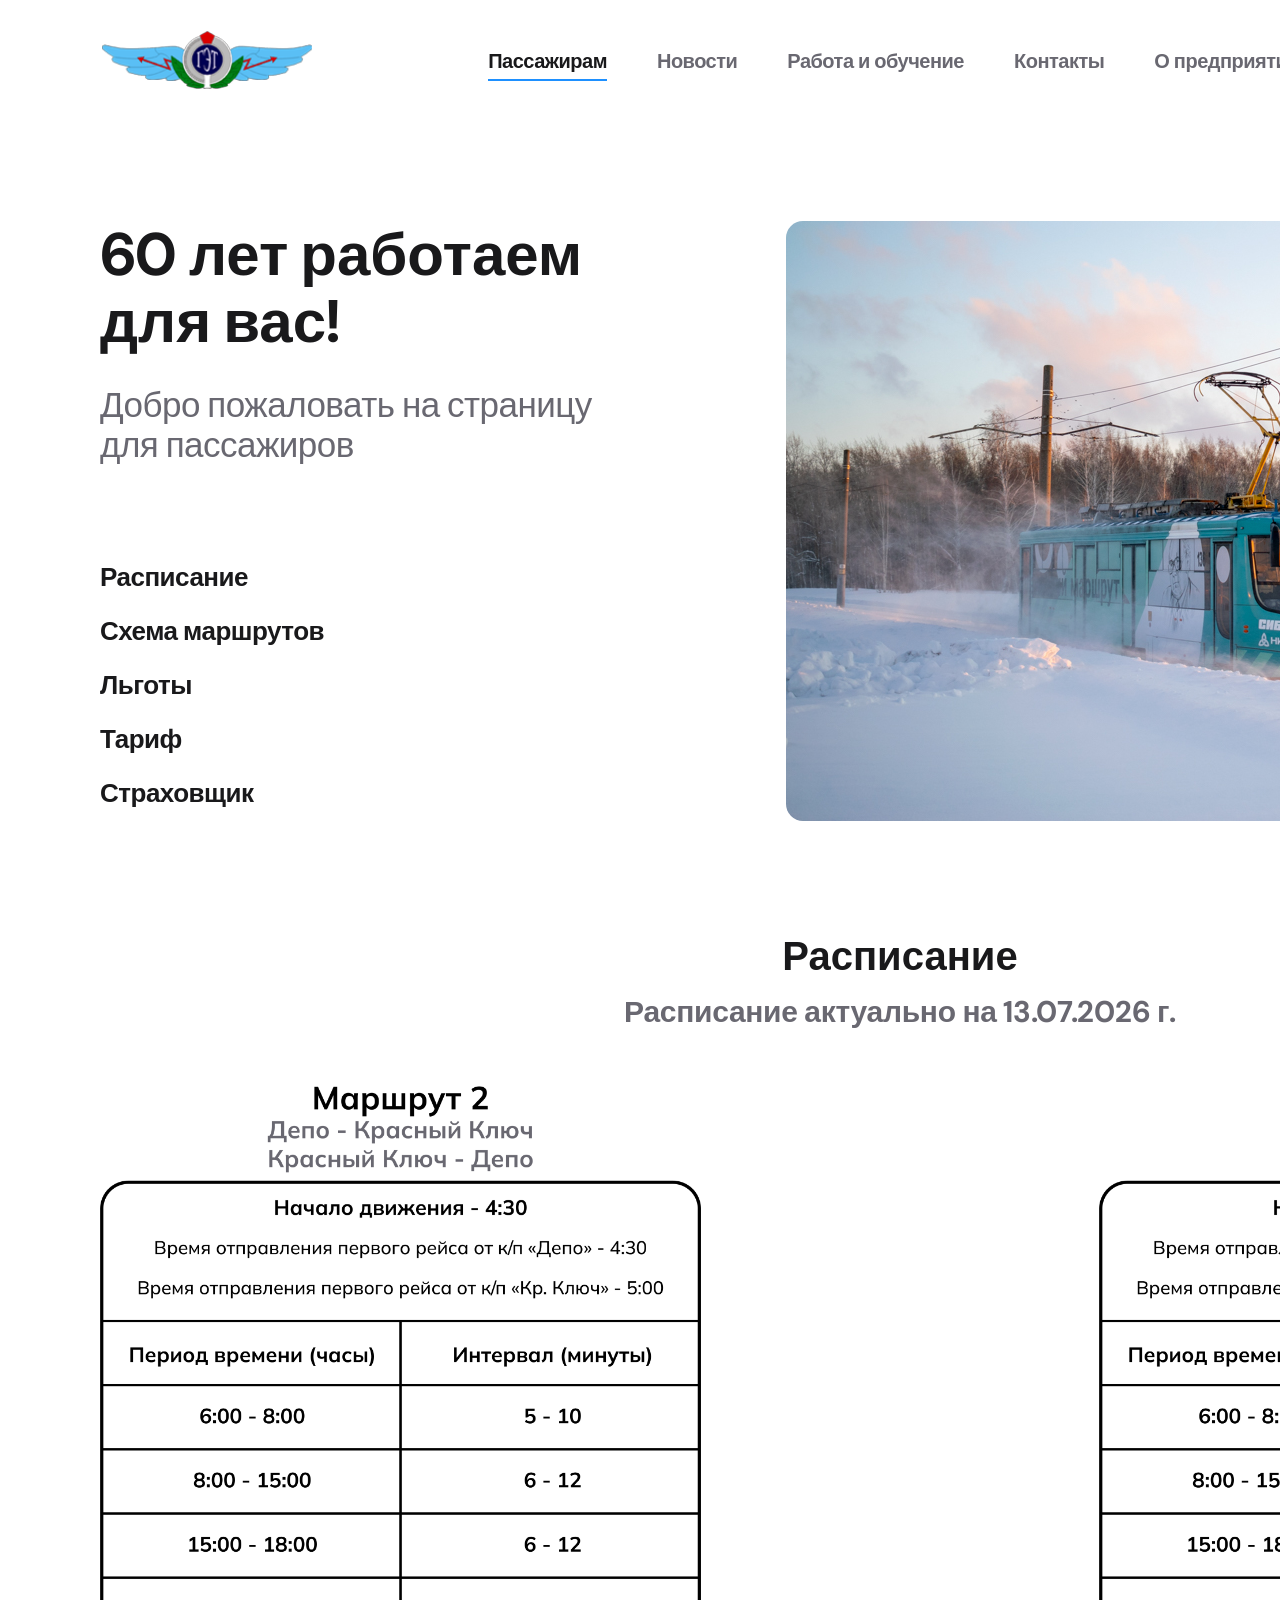
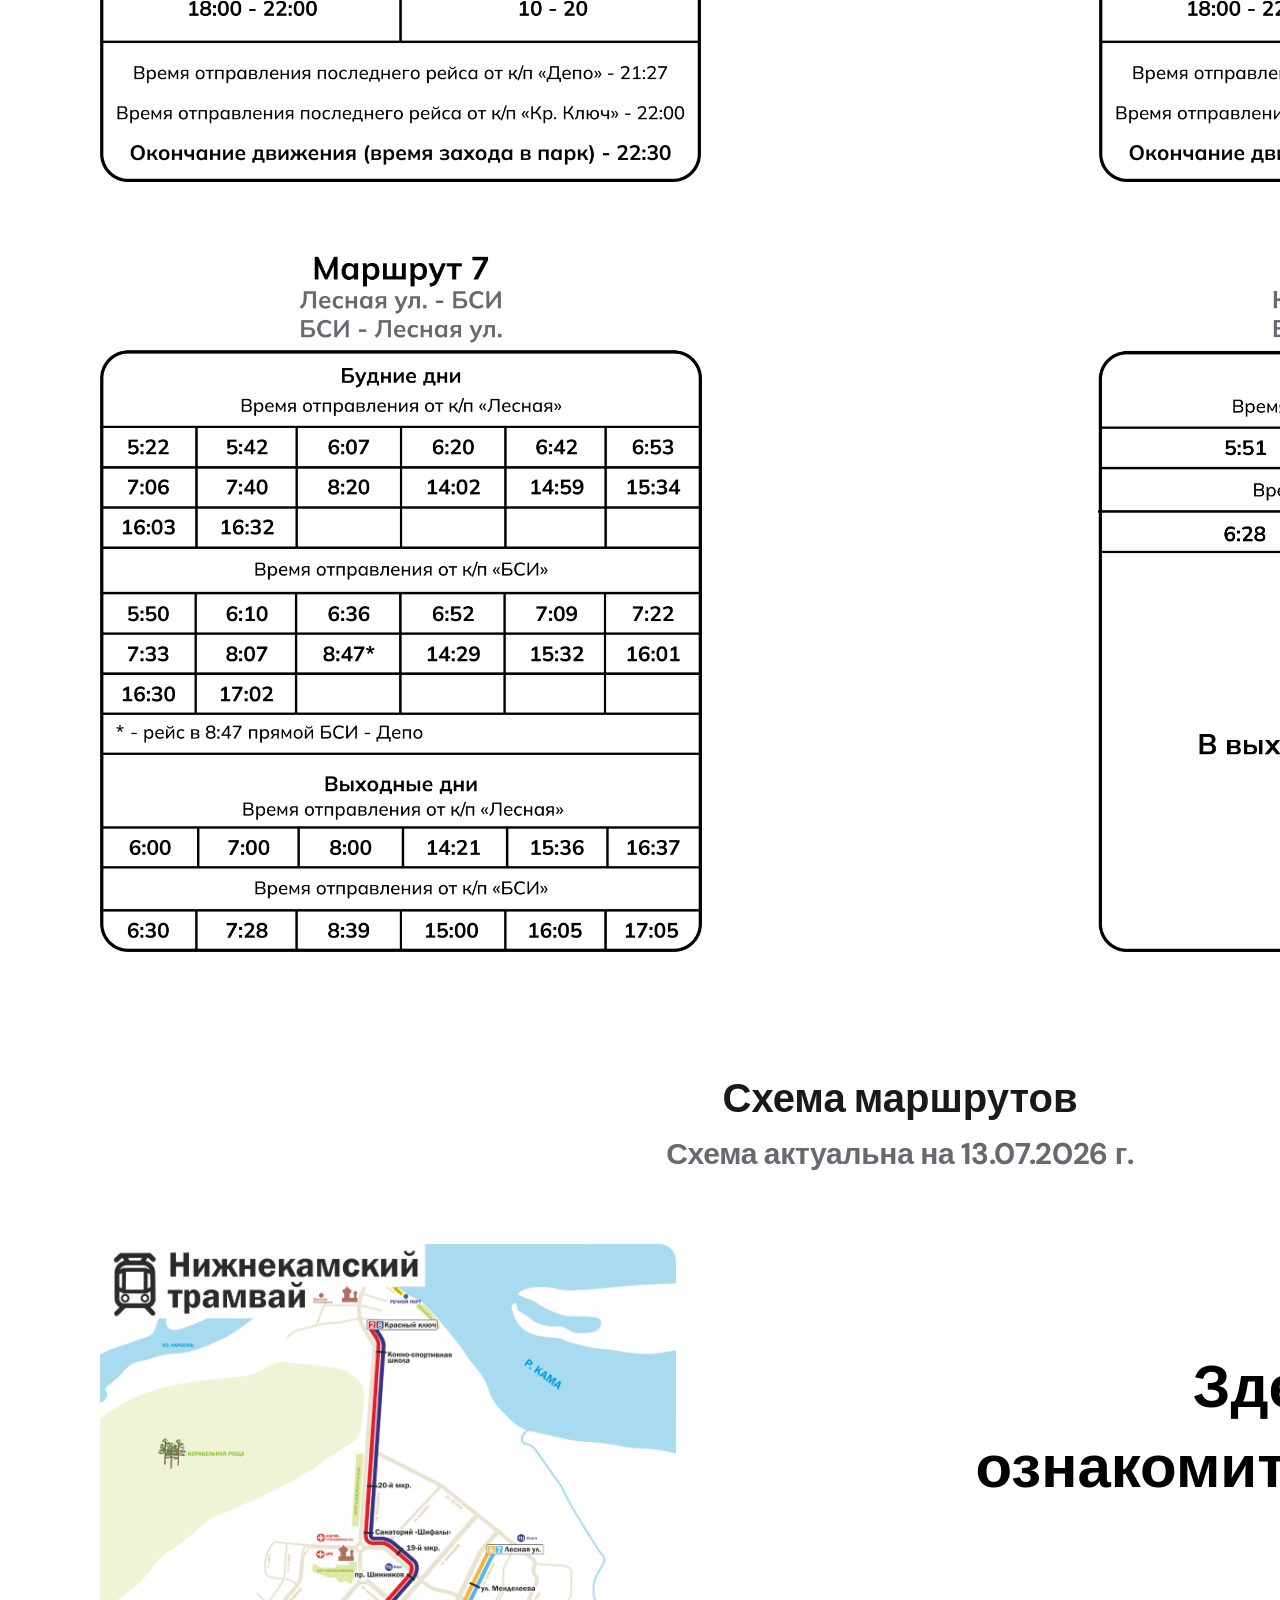
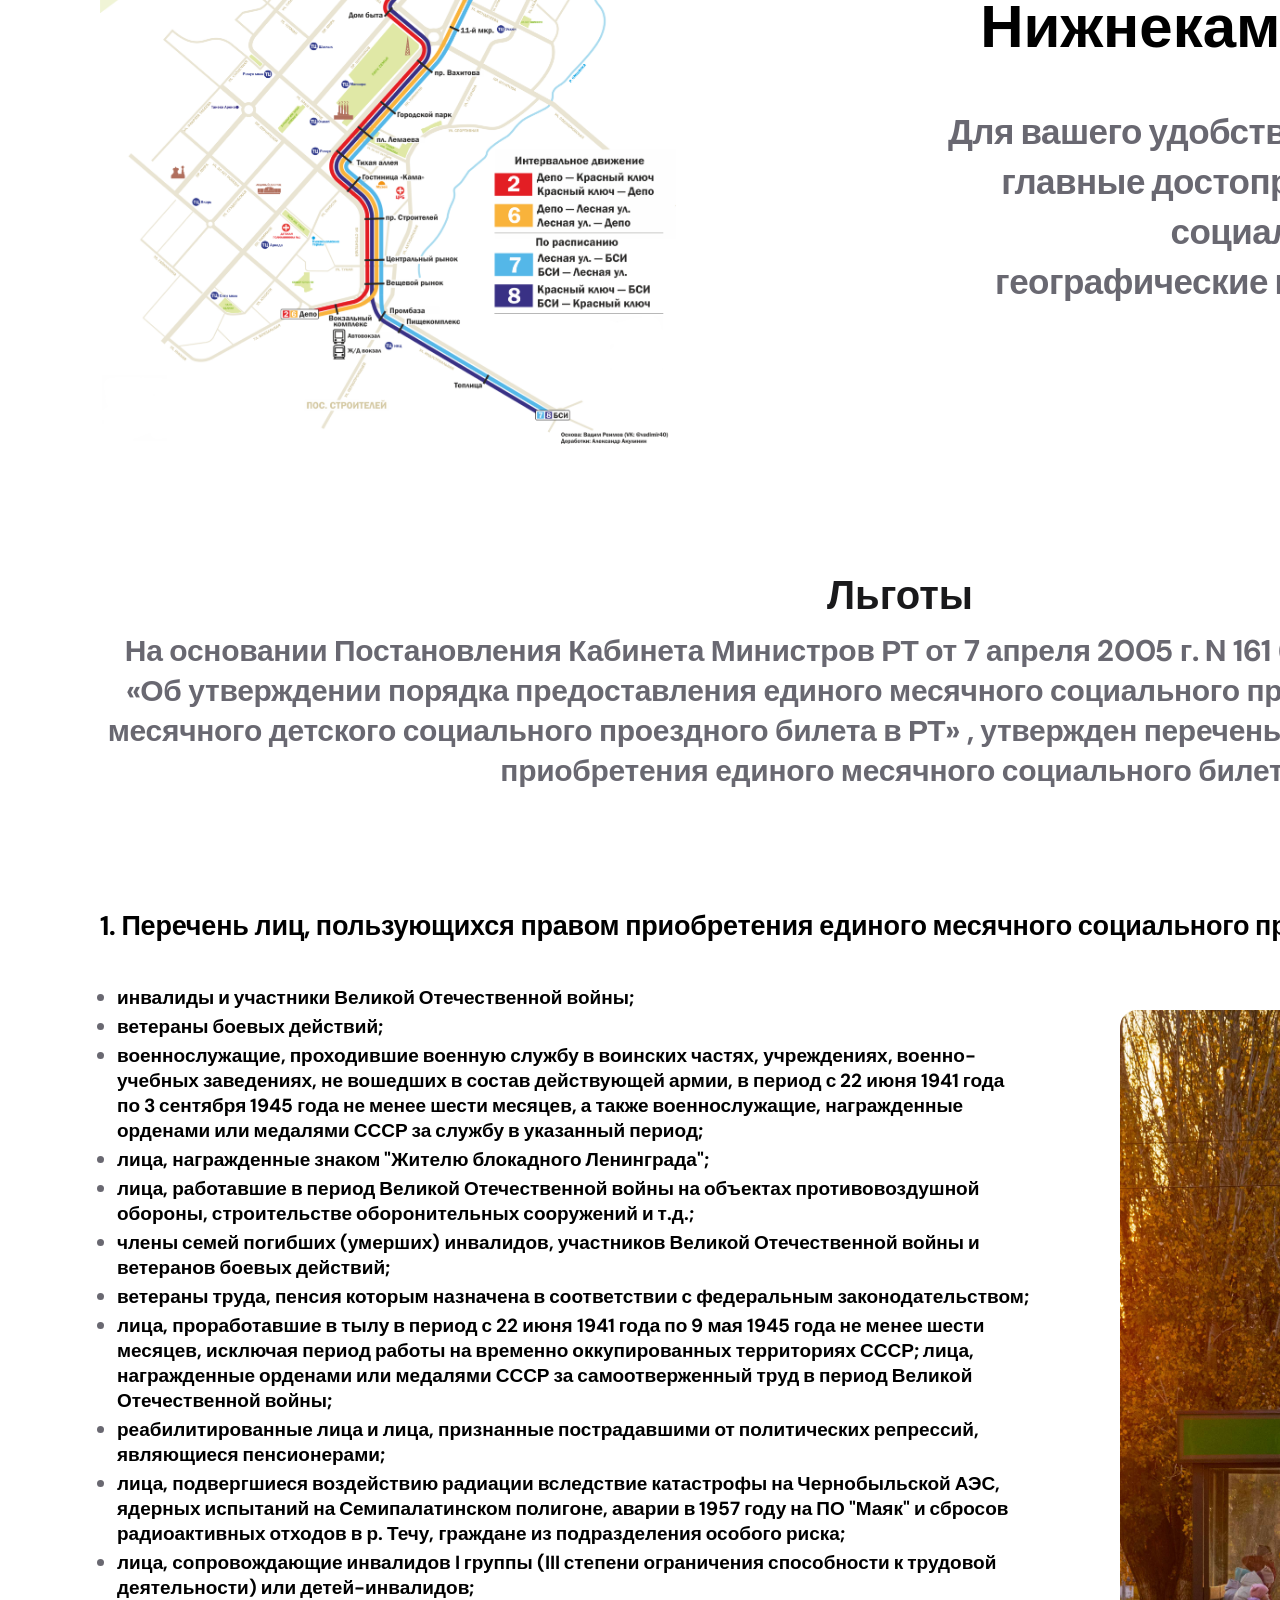
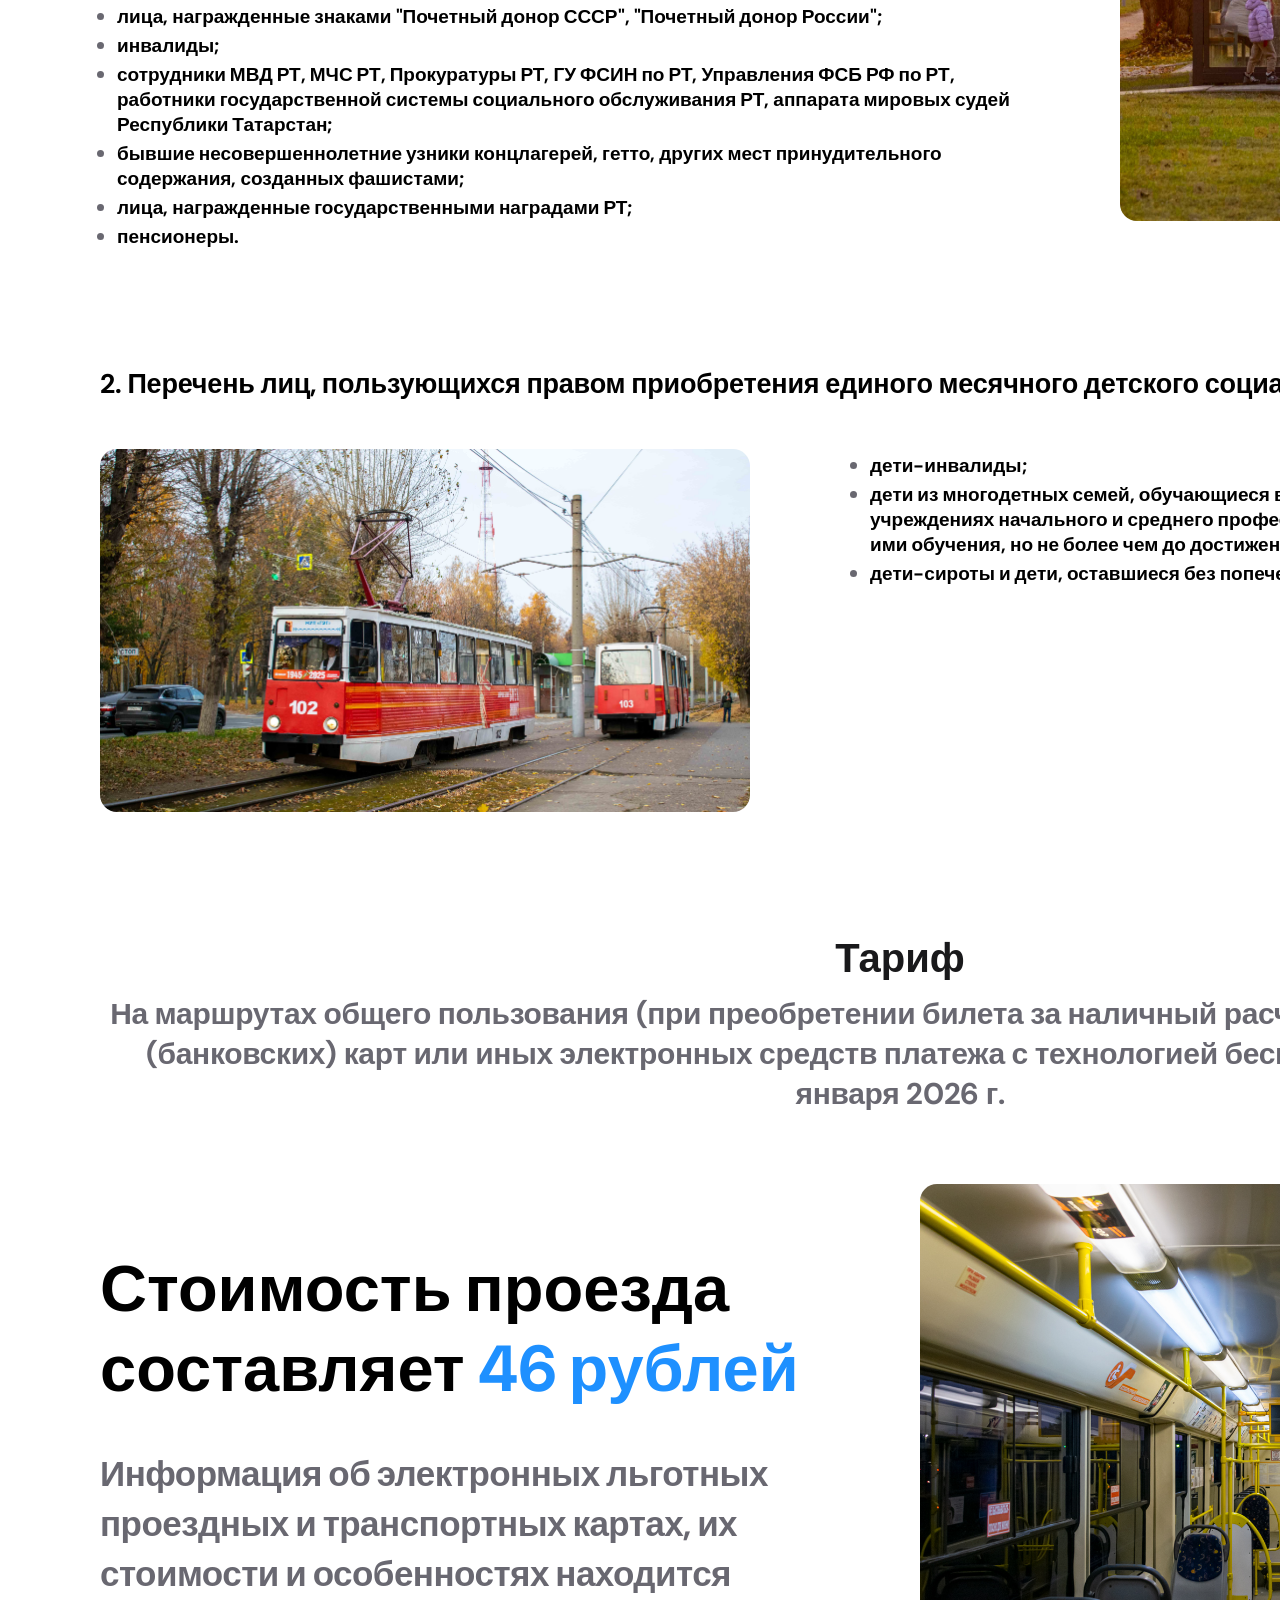
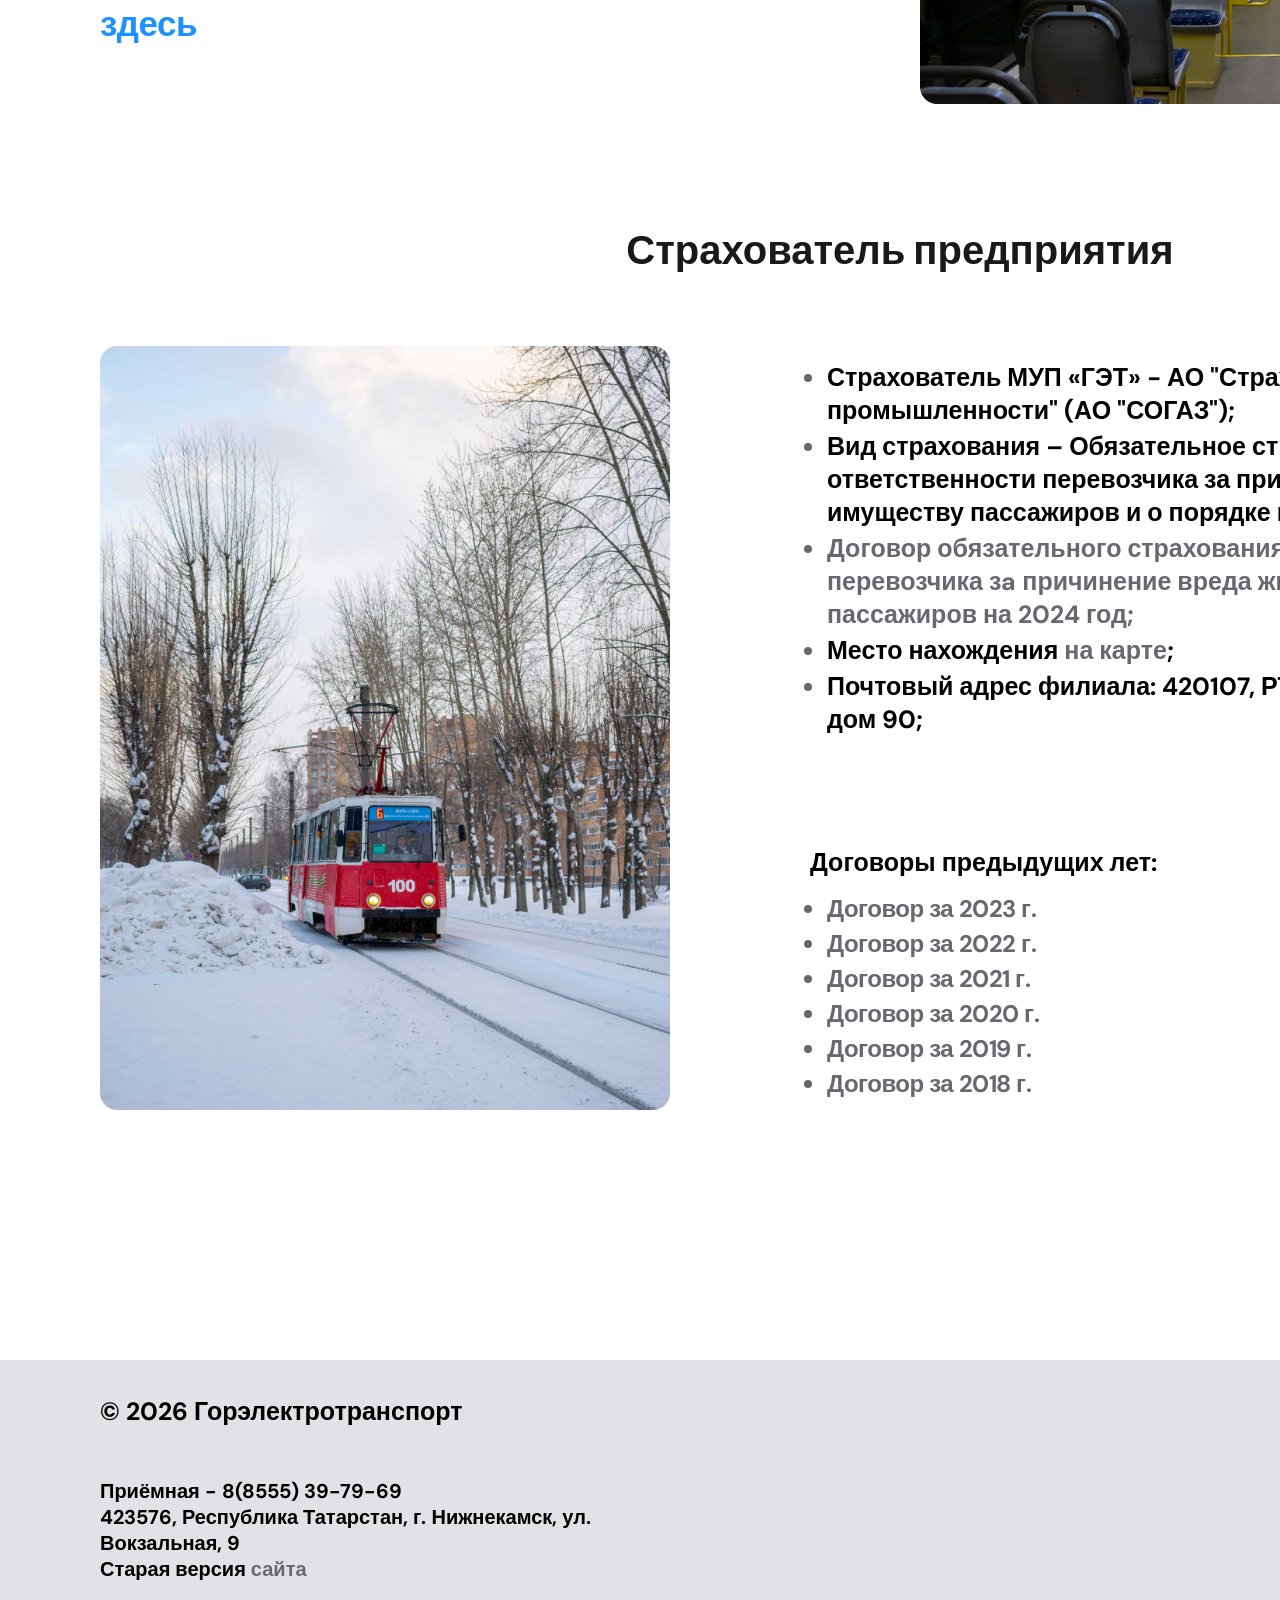
==== index.html @ 695bbcc8 "Update index.html" ====
<!DOCTYPE html>
<html lang="en">
<head>
    <meta charset="UTF-8">
    <meta name="viewport" content="width=device-width, initial-scale=1.0">
    <title>МУП "ГЭТ"</title>
    <link rel="stylesheet" href="style.css">
    <link rel="shortcut icon" href="images/favicon.png" type="image/x-icon">
    <script src="scripts.js" defer></script>
    <link rel="preconnect" href="https://fonts.googleapis.com">
<link rel="preconnect" href="https://fonts.gstatic.com" crossorigin>
<link href="https://fonts.googleapis.com/css2?family=DM+Sans:ital,opsz,wght@0,9..40,100..1000;1,9..40,100..1000&family=Mulish:ital,wght@0,200..1000;1,200..1000&display=swap" rel="stylesheet">
</head>
<body>
    <header class="header">
        <div class="header__container">
            <nav class="header__nav">
                <img class="header__img" src="images/logo_sh2.png" alt="">
                <ul class="header__list">
                    <li class="header__list-item">
                        <a class="header__list-link active" href="/">Пассажирам</a>
                    </li>
                    <li class="header__list-item">
                        <a class="header__list-link" href="/">Новости</a>
                    </li>
                    <li class="header__list-item">
                        <a class="header__list-link" href="/">Работа и обучение</a>
                    </li>
                    <li class="header__list-item">
                        <a class="header__list-link" href="/">Контакты</a>
                    </li>
                    <li class="header__list-item">
                        <a class="header__list-link" href="/">О предприятии</a>
                    </li>
                </ul>
                <a class="header__button" href="https://yandex.ru/maps/11127/nizhnekamsk/transport" target="_blank" rel="noopener noreferrer">Транспорт на карте</a>
            </nav>
        </div>
    </header>
    <main>
        <section class="hero">
            <div class="hero__container">
                <div class="hero__content">
                    <div class="hero__text">
                        <h1 class="hero__title">
                            60 лет работаем для вас!
                        </h1>
                        <p class="hero__desc">Добро пожаловать на страницу для пассажиров</p>
                    </div>
                    <div class="hero__buttons">
                        <ul class="hero__inf">
                            <li class="hero__inf-item">
                                <a href="#rasp_id" class="hero__inf-link">Расписание</a>
                            </li>
                            <li class="hero__inf-item">
                                <a href="#scheme_id" class="hero__inf-link1">Схема маршрутов</a>
                            </li>
                            <li class="hero__inf-item">
                                <a href="#lgot_id" class="hero__inf-link">Льготы</a>
                            </li>
                            <li class="hero__inf-item">
                                <a href="#tarif_id" class="hero__inf-link">Тариф</a>
                            </li>
                            <li class="hero__inf-item">
                                <a href="#strah_id" class="hero__inf-link">Страховщик</a>
                            </li>
                        </ul>
                    </div>
                </div>
                <img class="hero__image" src="images/DSC_2297.jpg" alt="">
            </div>
        </section>
        <section class="raspisanie">
            <div class="raspisanie__container">
                <div class="raspisanie__content">
                    <div class="raspisanie__text">
                        <h2 class="raspisanie__title">
                            Расписание
                        </h2>
                    <div class="raspisanie__text-dop">
                        <h2 class="raspisanie__title-dop">
                            Расписание актуально на 13.07.2026 г.
                        </h2>
                    </div>
                    </div>
                    <div id="rasp_id" class="raspisanie__tabl2-6">
                        <img class="raspisanie__tabl2" src="images/table2.png" alt="">
                        <img class="raspisanie__tabl6" src="images/table6.png" alt="">
                    </div>
                    <div class="raspisanie__tabl7-8">
                        <img class="raspisanie__tabl7" src="images/table7.png" alt="">
                        <img class="raspisanie__tabl8" src="images/table8.png" alt="">
                    </div>
                </div>
            </div>
        </section>
        <section class="scheme">
            <div class="scheme__container">
                <div class="scheme__content">
                    <div class="scheme__text">
                        <h2 class="scheme__title">
                            Схема маршрутов
                        </h2>
                        <h2 class="scheme__title-dop">
                            Схема актуальна на 13.07.2026 г.
                        </h2>
                    </div>
                    <div id="scheme_id" class="scheme__cont-img">
                        <a href="images/Нижнекамский Трамвай 2024 1.2.png" class="sheme__a-img" target="_blank">
                            <img class="scheme__img" src="images/Нижнекамский Трамвай 2024 1.2.png" alt="Схема маршрутов Нижнекамского трамвая">
                        </a>
                        <div class="scheme__cont-opis">
                            <h1 class="scheme__opis">
                                Здесь вы можете ознакомиться со схемой маршрутов Нижнекамского трамвая
                            </h1>
                            <h2 class="scheme__opis-dop">
                                Для вашего удобства на ней изображены все главные достопримечательности города, социальные учреждения, а ещё географические и транспортные объекты
                            </h2>
                        </div>
                    </div>
                </div>
            </div>
        </section>
        <section class="lgot">
            <div class="lgot__container">
                <div class="lgot__content">
                    <div class="lgot__text">
                        <h2 class="lgot__title">
                            Льготы
                        </h2>
                        <h2 class="lgot__title-dop">
                            На основании Постановления Кабинета Министров РТ от 7 апреля 2005 г. N 161 (с изм. и доп. на 28.12.2009) «Об утверждении порядка предоставления единого месячного социального проездного билета и единого месячного детского социального проездного билета в РТ» , утвержден перечень лиц, пользующихся правом приобретения единого месячного социального билета
                        </h2>
                    </div>
                    <h2 class="lgot__main1-opis">
                        1. Перечень лиц, пользующихся правом приобретения единого месячного социального проездного билета:
                    </h2>
                    <div class="lgot__main1">
                        <div class="lgot__main1-text">
                            <ul class="lgot__inf1">
                                <li class="lgot__inf1-item">
                                    <h3 class="lgot__inf1-text">
                                        инвалиды и участники Великой Отечественной войны;
                                    </h3>
                                </li>
                                <li class="lgot__inf1-item">
                                    <h3 class="lgot__inf1-text">
                                        ветераны боевых действий;
                                    </h3>
                                </li>
                                <li class="lgot__inf1-item">
                                    <h3 class="lgot__inf1-text">
                                        военнослужащие, проходившие военную службу в воинских частях, учреждениях, военно-учебных заведениях, не вошедших в состав действующей армии, в период с 22 июня 1941 года по 3 сентября 1945 года не менее шести месяцев, а также военнослужащие, награжденные орденами или медалями СССР за службу в указанный период;
                                    </h3>
                                </li>
                                <li class="lgot__inf1-item">
                                    <h3 class="lgot__inf1-text">
                                        лица, награжденные знаком "Жителю блокадного Ленинграда";
                                    </h3>
                                </li>
                                <li class="lgot__inf1-item">
                                    <h3 class="lgot__inf1-text">
                                        лица, работавшие в период Великой Отечественной войны на объектах противовоздушной обороны, строительстве оборонительных сооружений и т.д.;
                                    </h3>
                                </li>
                                <li class="lgot__inf1-item">
                                    <h3 class="lgot__inf1-text">
                                        члены семей погибших (умерших) инвалидов, участников Великой Отечественной войны и ветеранов боевых действий;
                                    </h3>
                                </li>
                                <li id="lgot_id"  class="lgot__inf1-item">
                                    <h3 class="lgot__inf1-text">
                                        ветераны труда, пенсия которым назначена в соответствии с федеральным законодательством;
                                    </h3>
                                </li>
                                <li class="lgot__inf1-item">
                                    <h3 class="lgot__inf1-text">
                                        лица, проработавшие в тылу в период с 22 июня 1941 года по 9 мая 1945 года не менее шести месяцев, исключая период работы на временно оккупированных территориях СССР; лица, награжденные орденами или медалями СССР за самоотверженный труд в период Великой Отечественной войны;
                                    </h3>
                                </li>
                                <li class="lgot__inf1-item">
                                    <h3 class="lgot__inf1-text">
                                        реабилитированные лица и лица, признанные пострадавшими от политических репрессий, являющиеся пенсионерами;
                                    </h3>
                                </li>
                                <li class="lgot__inf1-item">
                                    <h3 class="lgot__inf1-text">
                                        лица, подвергшиеся воздействию радиации вследствие катастрофы на Чернобыльской АЭС, ядерных испытаний на Семипалатинском полигоне, аварии в 1957 году на ПО "Маяк" и сбросов радиоактивных отходов в р. Течу, граждане из подразделения особого риска;
                                    </h3>
                                </li>
                                <li class="lgot__inf1-item">
                                    <h3 class="lgot__inf1-text">
                                        лица, сопровождающие инвалидов I группы (III степени ограничения способности к трудовой деятельности) или детей-инвалидов;
                                    </h3>
                                </li>
                                <li class="lgot__inf1-item">
                                    <h3 class="lgot__inf1-text">
                                        лица, награжденные знаками "Почетный донор СССР", "Почетный донор России";
                                    </h3>
                                </li>
                                <li class="lgot__inf1-item">
                                    <h3 class="lgot__inf1-text">
                                        инвалиды;
                                    </h3>
                                </li>
                                <li class="lgot__inf1-item">
                                    <h3 class="lgot__inf1-text">
                                        сотрудники МВД РТ, МЧС РТ, Прокуратуры РТ, ГУ ФСИН по РТ, Управления ФСБ РФ по РТ, работники государственной системы социального обслуживания РТ, аппарата мировых судей Республики Татарстан;
                                    </h3>
                                </li>
                                <li class="lgot__inf1-item">
                                    <h3 class="lgot__inf1-text">
                                        бывшие несовершеннолетние узники концлагерей, гетто, других мест принудительного содержания, созданных фашистами;
                                    </h3>
                                </li>
                                <li class="lgot__inf1-item">
                                    <h3 class="lgot__inf1-text">
                                        лица, награжденные государственными наградами РТ;
                                    </h3>
                                </li>
                                <li class="lgot__inf1-item">
                                    <h3 class="lgot__inf1-text">
                                        пенсионеры.
                                    </h3>
                                </li>
                            </ul>
                        </div>
                        <img src="images/DSC_8614.jpg" alt="" class="lgot__main1-img">
                    </div>
                    <h2 class="lgot__main1-opis">
                        2. Перечень лиц, пользующихся правом приобретения единого месячного детского социального проездного билета:
                    </h2>
                    <div class="lgot__main2">
                        <img src="images/DSC_2052-3.jpg" alt="" class="lgot__main2-img">
                        <div class="lgot__main2-text">
                            <ul class="lgot__inf2">
                                <li class="lgot__inf1-item">
                                    <h3 class="lgot__inf2-text">
                                        дети-инвалиды;
                                    </h3>
                                </li>
                                <li class="lgot__inf1-item">
                                    <h3 class="lgot__inf2-text">
                                        дети из многодетных семей, обучающиеся в общеобразовательных учреждениях и учреждениях начального и среднего профессионального образования, до окончания ими обучения, но не более чем до достижения ими восемнадцати лет;
                                    </h3>
                                </li>
                                <li class="lgot__inf1-item">
                                    <h3 class="lgot__inf2-text">
                                        дети-сироты и дети, оставшиеся без попечения родителей.
                                    </h3>
                                </li>
                            </ul>
                        </div>
                    </div>
                </div>
            </div>
        </section>
        <section class="tarif">
            <div class="tarif__container">
                <div id="tarif_id" class="tarif__content">
                    <div class="tarif__text">
                        <h2 class="tarif__title">
                            Тариф
                        </h2>
                        <h2 class="tarif__title-dop">
                            На маршрутах общего пользования (при преобретении билета за наличный расчет и с помощью платежных (банковских) карт или иных электронных средств платежа с технологией бесконтактной оплаты) с 1-го января 2026 г.
                        </h2>
                    </div>
                    <div class="tarif__main">
                        <div class="tarif__main-text-cont">
                            <h2 class="tarif__main-text">
                                Стоимость проезда составляет <a href="docs/prikaz_tarif.pdf" target="_blank" rel="noopener noreferrer">46 рублей </a>
                            </h2>
                            <h2 class="tarif__main-text2">
                                Информация об электронных льготных проездных и транспортных картах, их стоимости и особенностях находится <a href="https://social-card.ru/cards?type=preferential" target="_blank" rel="noopener noreferrer">здесь</a>
                            </h2>
                        </div>
                        <img src="images/1655197.jpg" alt="" class="tarif__main-img">
                    </div>
                </div>
            </div>
        </section>
        <section class="strah">
            <div id="strah_id" class="strah__container">
                <div class="strah__content">
                    <div class="strah__text">
                        <h2 class="strah__title">
                            Страхователь предприятия
                        </h2>
                    </div>
                    <div class="strah__main">
                        <img class="strah__img" src="images/DSC_2243.jpg" alt="">
                        <div class="strah__main-text">
                            <ul class="strah__inf">
                                <li class="strah__inf-item">
                                    <h3 class="strah__inf-text">
                                        Страхователь МУП «ГЭТ» - АО "Страховое общество газовой промышленности" (АО "СОГАЗ");
                                    </h3>
                                </li>
                                <li class="strah__inf-item">
                                    <h3 class="strah__inf-text">
                                        Вид страхования – Обязательное страхование гражданской ответственности перевозчика за причинение вреда жизни, здоровью, имуществу пассажиров и о порядке возмещения такого вреда;
                                    </h3>
                                </li>
                                <li class="strah__inf-item">
                                    <h3 class="strah__inf-text">
                                        <a href="docs/strahovka2024.pdf" target="_blank" rel="noopener noreferrer">Договор обязательного страхования гражданской ответственности перевозчика зa причинение вреда жизни, здоровью, имуществу пассажиров на 2024 год;</a>
                                <li class="strah__inf-item">
                                    <h3 class="strah__inf-text">
                                        Место нахождения <a href="https://yandex.ru/maps/org/sogaz/1137072176/?ll=49.142233%2C55.776742&z=18" target="_blank" rel="noopener noreferrer">на карте</a>;
                                    </h3>
                                </li>
                                <li class="strah__inf-item">
                                    <h3 class="strah__inf-text">
                                        Почтовый адрес филиала: 420107, РТ, г. Казань, ул. Петербургская, дом 90;
                                    </h3>
                                </li>
                            </ul>
                            <h2 class="strah__main-title">
                                Договоры предыдущих лет:
                            </h2>
                            <ul class="strah__inf2">
                                <li class="strah__inf-item">
                                    <a href="docs/osgop_2023.pdf" class="strah__inf-link" target="_blank" rel="noopener noreferrer">Договор за 2023 г.</a>
                                </li>
                                <li class="strah__inf-item">
                                    <a href="docs/osgop_2022.pdf" class="strah__inf-link" target="_blank" rel="noopener noreferrer">Договор за 2022 г.</a>
                                </li>
                                <li class="strah__inf-item">
                                    <a href="docs/dogovor2021.pdf" class="strah__inf-link" target="_blank" rel="noopener noreferrer">Договор за 2021 г.</a>
                                </li>
                                <li class="strah__inf-item">
                                    <a href="docs/strahovchik2020.pdf" class="strah__inf-link" target="_blank" rel="noopener noreferrer">Договор за 2020 г.</a>
                                </li>
                                <li class="strah__inf-item">
                                    <a href="docs/nasko_2019.pdf" class="strah__inf-link" target="_blank" rel="noopener noreferrer">Договор за 2019 г.</a>
                                </li>
                                <li class="strah__inf-item">
                                    <a href="docs/ao dogovor gaide2018.pdf" class="strah__inf-link" target="_blank" rel="noopener noreferrer">Договор за 2018 г.</a>
                                </li>
                            </ul>
                        </div>
                    </div>
                </div>
            </div>
        </section>
        <footer class="footer">
            <div class="footer__container">
                <div class="footer__content">
                    <div class="footer__main1">
                        <h2 class="footer__main1-text">
                            © 2026 Горэлектротранспорт
                        </h2>
                        <h3 class="footer__main1-text2">
                            Приёмная - 8(8555) 39-79-69
                        </h3>
                        <h3 class="footer__main1-text2">
                            423576, Республика Татарстан, г. Нижнекамск, ул. Вокзальная, 9
                        </h3>
                        <h3 class="footer__main1-text2">
                            Старая версия <a href="https://www.getnk.ru/" target="_blank" rel="noopener noreferrer">сайта</a>
                        </h3>
                    </div>
                    <div class="footer__main2">
                        <h3 class="footer__main2-text">
                            Разработано AST Media совместно с отделом АСУ МУП "ГЭТ" в 2026 году
                        </h3>
                        <h3 class="footer__main2-text2">
                            Версия: 0.0.1
                        </h3>
                        <div class="footer__main2-cont">
                            <img src="images/nk60.png" alt="" class="footer__main2-img">
                            <img src="images/ast-logo.png" alt="" class="footer__main2-img">
                        </div>
                        
                    </div>
                </div>
            </div>
        </footer>
    </main>
    <button id="btn-up" class="btn-up btn-up_hide" title="Наверх">
        <svg viewBox="0 0 24 24" fill="none" xmlns="http://w3.org">
            <path d="M12 19V5M12 5L5 12M12 5L19 12" stroke="black" stroke-width="2" stroke-linecap="round" stroke-linejoin="round"/>
        </svg>
    </button>
</body>
</html>
---- style.css ----
:root {
    --dark: #19191B;
    --gray: #696871;
    --blue: #5454D5;
    --blue2: #1E90FF;
    --orange: #FF5900;
    --light-gray: #e2e2e6;
}

* {
    margin: 0;
    padding: 0;
}

html {
    scroll-behavior: smooth;
    min-width: 1800px;
    margin: 0 auto;
}

body {
    font-family: "DM Sans", sans-serif;
}

.raspisanie, .scheme, .lgot, .tarif, .strah {
    padding-block: 120px 0px;
}

.header {
    padding: 30px 0px;
}

.header__container, .hero__container, .raspisanie__container, .scheme__container, .lgot__container, .tarif__container, .strah__container {
    max-width: 1600px;
    margin-inline: auto;
}

.header__nav {
    display: flex;
    justify-content: space-between;
    align-items: center;
}

.header__img {
    width: 215px;
    transition: 0.3s;
}

.header__img:hover {
    opacity: 80%
}

.header__list {
    display: flex;
    gap: 50px;
}

ul {
    list-style: none;
}

.header__list-link {
    font-weight: 700;
    font-size: 20px;
    letter-spacing: -0.5px;
    color: var(--gray);
    transition: color 0.3s;
}

.header__list-link.active {
    color: var(--dark);
    border-bottom: 2px solid var(--blue2);
    padding-bottom: 5px;

}

.header__list-link:hover {
    color: var(--dark);
}

a {
    text-decoration: none;
}

.header__button {
    font-weight: 700;
    font-size: 20px;
    letter-spacing: -0.2px;
    color: white;
    padding: 10px 20px;
    background-color: var(--blue2);
    border-radius: 10px;
    transition: 0.3s;
}

.header__button:hover {
    opacity: 80%;
    background-color: var(--orange)
}

.hero {
    padding-block: 100px 0px;
}

.hero__container {
    position: relative;
    gap: 200px;
}

.hero__content {
    max-width: 550px;
}

.hero__image {
    position: absolute;
    top: 0;
    right: 0;
    border-radius: 17px;
}

.hero__title {
    font-weight: 700;
    font-size: 60px;
    letter-spacing: -2.3;
    line-height: 67px;
    color: var(--dark);
}

.hero__desc {
    font-size: 35px;
    letter-spacing: -0.53px;
    line-height: 40px;
    color: var(--gray);
    margin-top: 30px;
}

.hero__buttons {
    display: flex;
    justify-content: space-between;
    margin-top: 95px;
}

.hero__inf {
    display: grid;
    gap: 20px;
}

.hero__inf-link, .hero__inf-link1 {
    font-weight: 700;
    font-size: 26px;
    letter-spacing: -0.5px;
    color: var(--dark);
    transition: color 0.3s;
}

.hero__inf-link:hover, .hero__inf-link1:hover {
    color: var(--orange);
}

/* .raspisanie__content {
    background-image: url(images/rasp_fon.png);
    background-size: contain;
}
 */

.raspisanie__text, .raspisanie__text-dop, .scheme__text, .lgot__text, .tarif__text, .strah__text {
    text-align: center;
}

.raspisanie__title, .scheme__title, .lgot__title, .tarif__title, .strah__title {
    font-weight: 700;
    font-size: 40px;
    letter-spacing: -2;
    color: var(--dark);
}

.raspisanie__title-dop, .scheme__title-dop, .lgot__title-dop, .tarif__title-dop {
    font-size: 30px;
    letter-spacing: -0.3px;
    line-height: 40px;
    color: var(--gray);
    margin-top: 10px;
}

 .raspisanie__tabl2-6 {
    display: flex;
    justify-content: space-between;
    gap: 200px;
    padding-top: 50px;
 }

  .raspisanie__tabl7-8 {
    display: flex;
    justify-content: space-between;
    gap: 200px;
    padding-top: 70px;
 }

 .raspisanie__tabl2, .raspisanie__tabl6, .raspisanie__tabl7, .raspisanie__tabl8 {
    max-width: 700px;
    max-height: 700px;
    transition: transform 0.3s ease; 
 }

.raspisanie__tabl2:hover, .raspisanie__tabl6:hover, .raspisanie__tabl7:hover, .raspisanie__tabl8:hover {
  transform: scale(1.08);
}

.scheme__img {
    max-height: 800px;
    border-radius: 17px;
    cursor: pointer;
    transition: transform 0.3s;
}

.scheme__img:hover {
    transform: scale(1.05);
}

.scheme__cont-img {
    padding-top: 70px;
    display: flex;
    align-items: center;
    justify-content: center;
    gap: 230px
}

.scheme__opis {
    font-weight: 700;
    font-size: 60px;
    letter-spacing: -2.3;
    line-height: 80px;
    color: var(--black);
    text-align:right;
}

.scheme__opis-dop {
    font-size: 35px;
    letter-spacing: -0.53px;
    line-height: 50px;
    color: var(--gray);
    padding: 40px 0px;
    text-align: right;
}

.lgot__main1 {
    padding-top: 40px;
    display: flex;
    align-items: center;
    justify-content: center;
    gap: 90px;
}

.lgot__inf1 {
    list-style:disc;
    margin-left: 17px;
}

.lgot__inf1-text {
    text-align: left;
    font-size: 19px;
    color: var(--black)
}

.lgot__main1-opis {
    font-size: 27px;
    letter-spacing: -0.2px;
    line-height: 30px;
    color: var(--black);
    padding-top: 120px;
    text-align: left;
}

.lgot__main1-img {
    max-width: 580px;
    border-radius: 17px;
}

.lgot__inf1-item {
    margin-top: 3px;
}

.lgot__inf1-item::marker, .lgot__inf1-item::marker {
    font-size: 20px;
    color: var(--gray);
}

.lgot__inf2 {
    list-style:disc;
}

.lgot__inf2-text {
    text-align: left;
    font-size: 19px;
    color: var(--black)
}

.lgot__main2-img {
    max-width: 650px;
    border-radius: 17px;
}

.lgot__main2 {
    padding-top: 50px;
    display: flex;
    align-items:normal;
    justify-content:center;
    gap: 120px;
}

.tarif__main {
    padding-top: 70px;
    display: flex;
    align-items: center;
    justify-content: center;
    gap: 90px;
}

.tarif__main-text {
    padding-top: 50px;
    font-weight: 700;
    font-size: 65px;
    letter-spacing: -2.3;
    line-height: 80px;
    color: var(--black);
    text-align:left;
}

.tarif__main-text a {
    color: var(--blue2);
    transition: 0.3s;
}

.tarif__main-text a:hover{
    color: var(--orange);
}

.tarif__main-text2 {
    font-size: 35px;
    letter-spacing: -0.53px;
    line-height: 50px;
    color: var(--gray);
    padding: 40px 0px;
    text-align: left;
}

.tarif__main-text2 a {
    color: var(--blue2);
    transition: 0.3s;
}

.tarif__main-text2 a:hover {
    color: var(--orange);
}

.tarif__main-img {
    max-width: 780px;
    border-radius: 17px;
}

.strah__main {
    padding-top: 70px;
    display: flex;
    align-items: center;
    justify-content: center;
    gap: 140px;
}

.strah__inf, .strah__inf2 {
    list-style:disc;
    margin-left: 17px;
}

.strah__inf2 {
    padding-top: 10px;
}

.strah__inf-text {
    text-align: left;
    font-size: 25px;
    color: var(--black)
}

.strah__inf-text a {
    color: var(--gray);
    transition: 0.3s;
}

.strah__inf-link {
    font-weight: 700;
    font-size: 24px;
    letter-spacing: -0.5px;
    color: var(--gray);
    transition: color 0.3s;
}

.strah__inf-text a:hover, .strah__inf-link:hover {
    color: var(--orange)
}

.strah__img {
    max-width: 570px;
    border-radius: 17px;
}

.strah__inf-item {
    margin-top: 3px;
}

.strah__inf-item::marker {
    font-size: 25px;
    color: var(--gray);
}

.strah__main-title {
    padding-top: 110px;
    font-size: 25px;
}

.btn-up {
  position: fixed;
  bottom: var(--btn-bottom, 25px); 
  right: 25px;
  z-index: 1000;
  width: 50px;
  height: 50px;
  border-radius: 50%;
  background-color: white;
  border: 2px solid var(--dark);
  display: flex;
  align-items: center;
  justify-content: center;
  cursor: pointer;
  padding: 0;
  transition: opacity 0.4s ease, visibility 0.4s ease, transform 0.2s ease;
  opacity: 1;
  visibility: visible;
}

.btn-up svg {
  width: 26px;
  height: 26px;
}

.btn-up:hover {
  transform: scale(1.1);
  background-color: white;
}

.btn-up_hide {
  opacity: 0;
  visibility: hidden;
  pointer-events: none;
}

.footer {
    margin-top: 250px;
    width: 100%;
    background-color: var(--light-gray);
    color: ver(--dark);
}

.footer__container {
    max-width: 1600px;
    margin-inline: auto;
    padding: 25px 15px;
}

.footer__content {
    display: flex;
    justify-content: space-between;
    align-items: center;
}

.footer__main1 {
    max-width: 500px;
    padding: 10px 0px;
}

.footer__main2 {
    max-width: 400px;
    padding: 10px 0px;
    display: flex;
    flex-direction: column;
    align-items: flex-end; 
}

.footer__main1-text {
    padding-bottom: 50px;
    text-align: left;
    font-size: 25px;
    color: var(--black)
}

.footer__main1-text2 {
    text-align: left;
    font-size: 20px;
    color: var(--black)
}

.footer__main2-text {
    text-align: right;
    font-size: 20px;
    color: var(--black)
}

.footer__main2-text2 {
    text-align: right;
    font-size: 20px;
    color: var(--black)
}

.footer__main1-text2 a {
    color: var(--gray);
    transition: 0.3s;
}

.footer__main1-text2 a:hover {
    color: var(--orange)
}

.footer__main2-img {
    max-width: 130px;
    padding-top: 30px;
    padding-right: 10px;
}
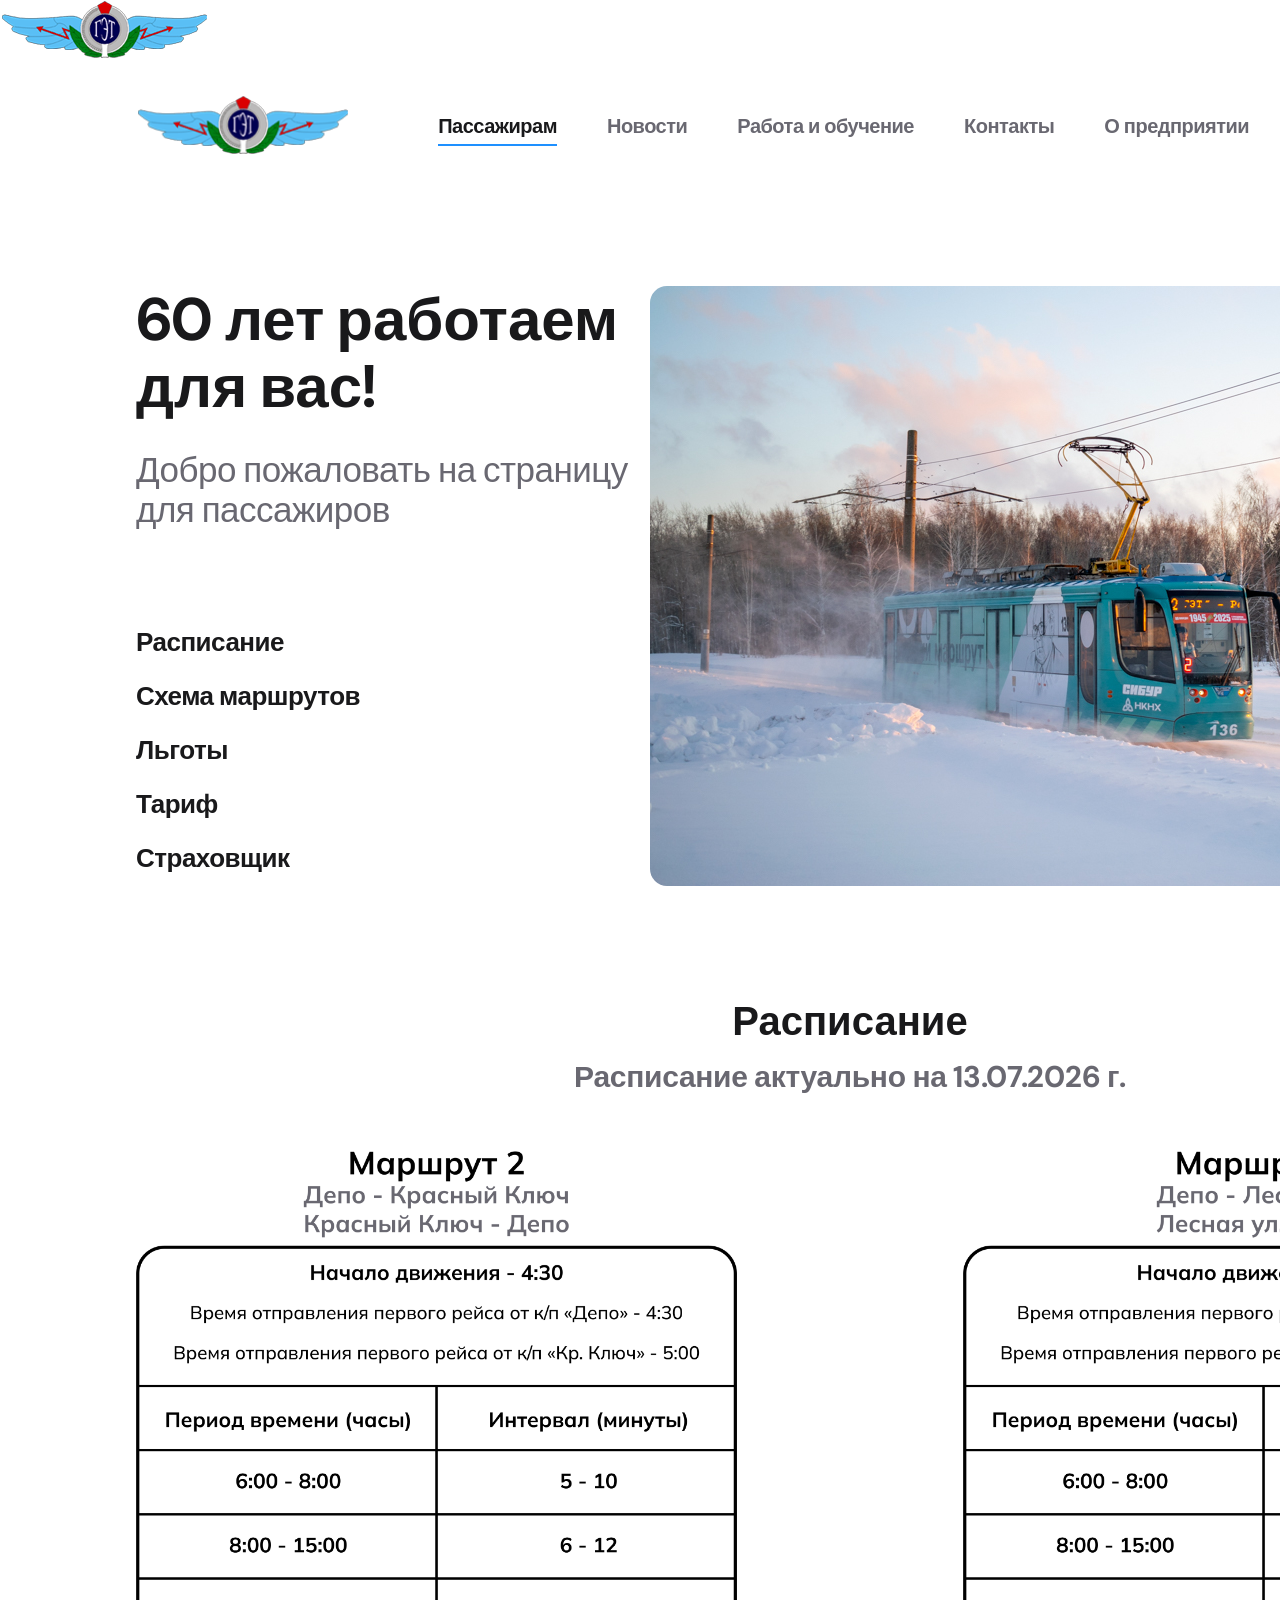
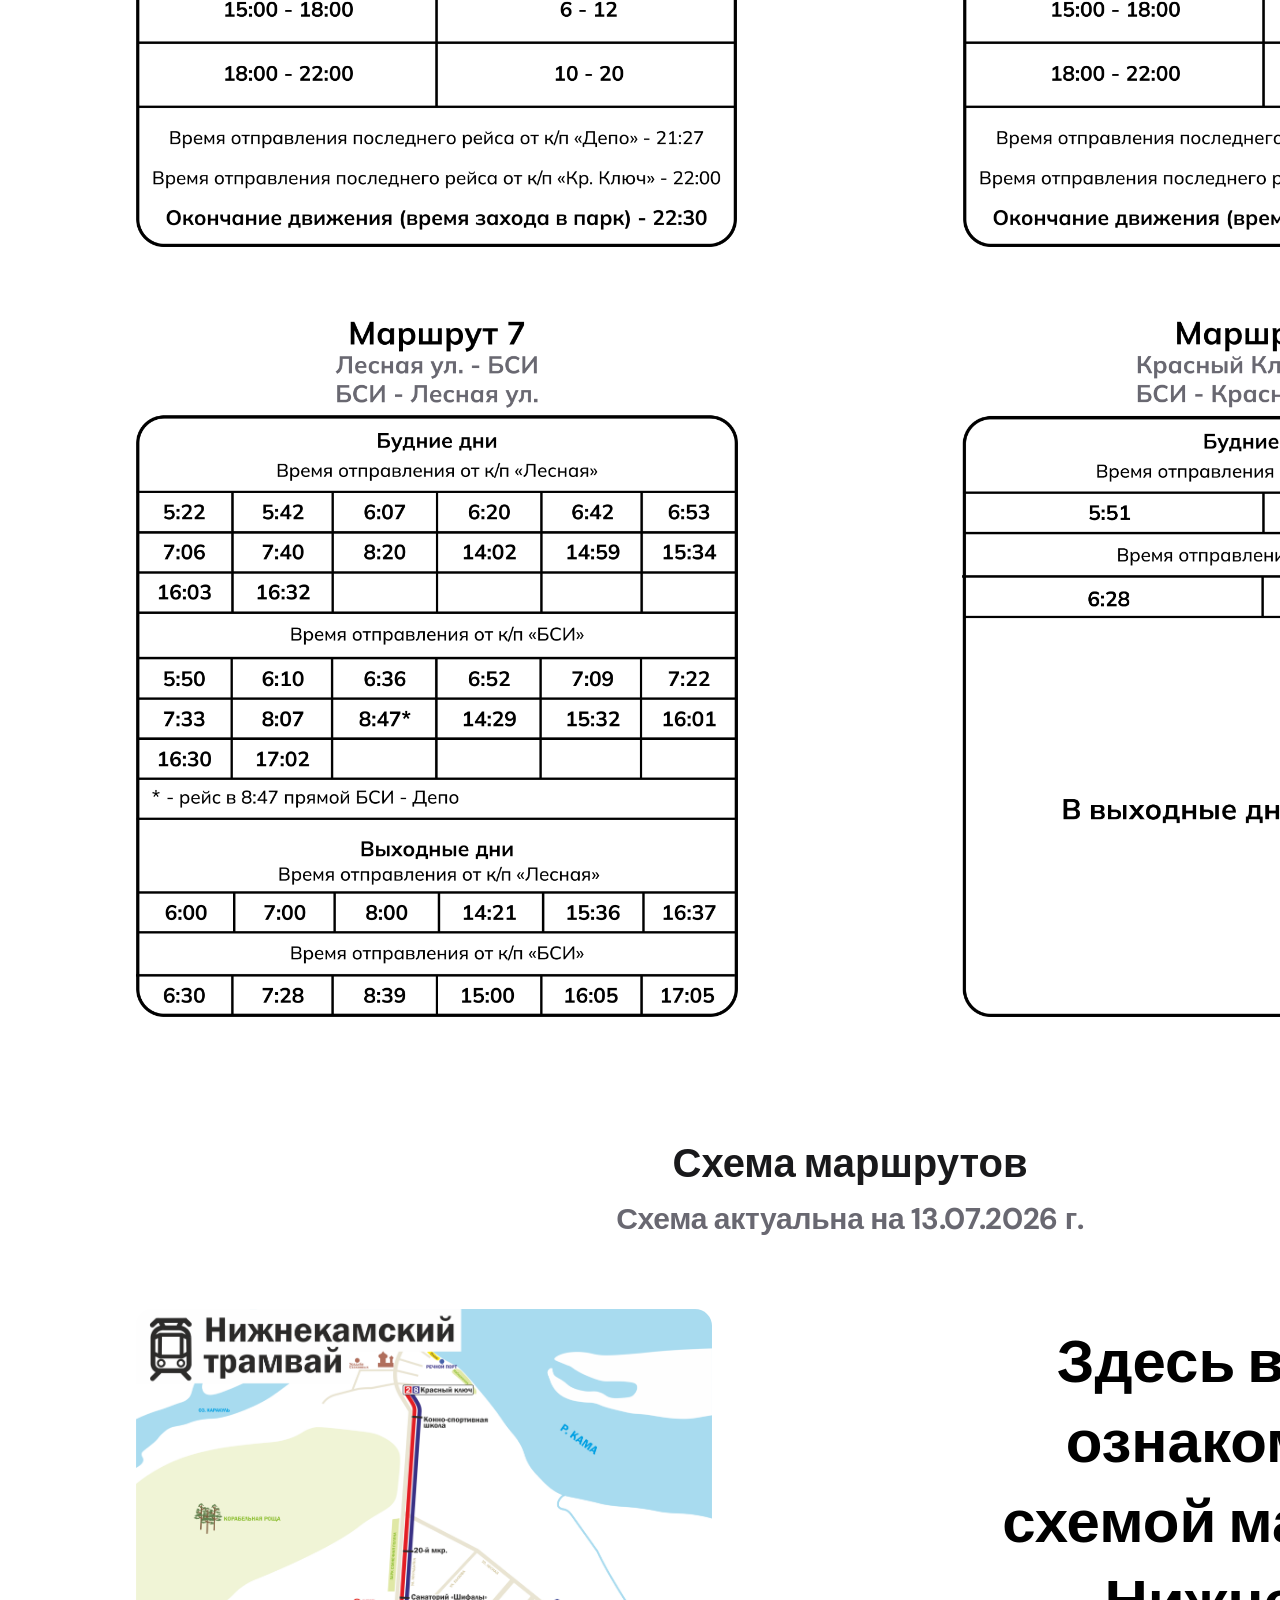
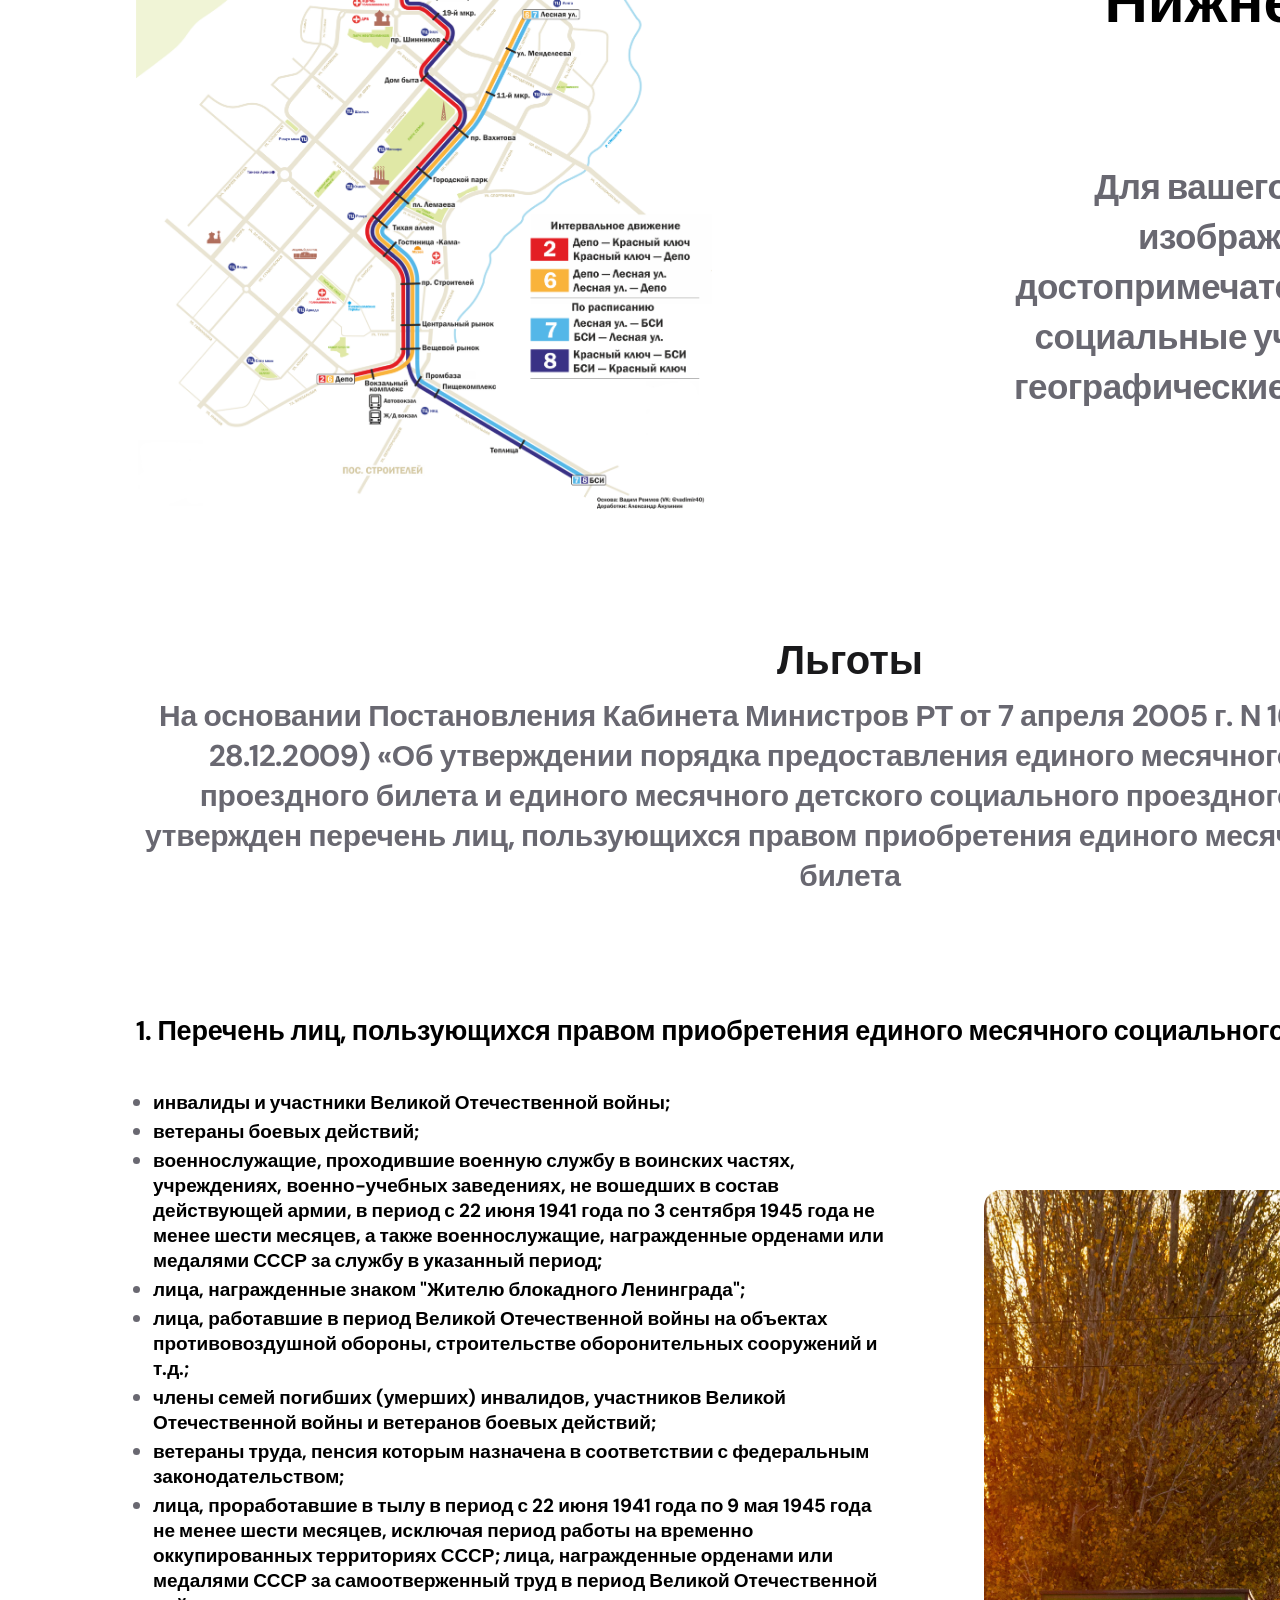
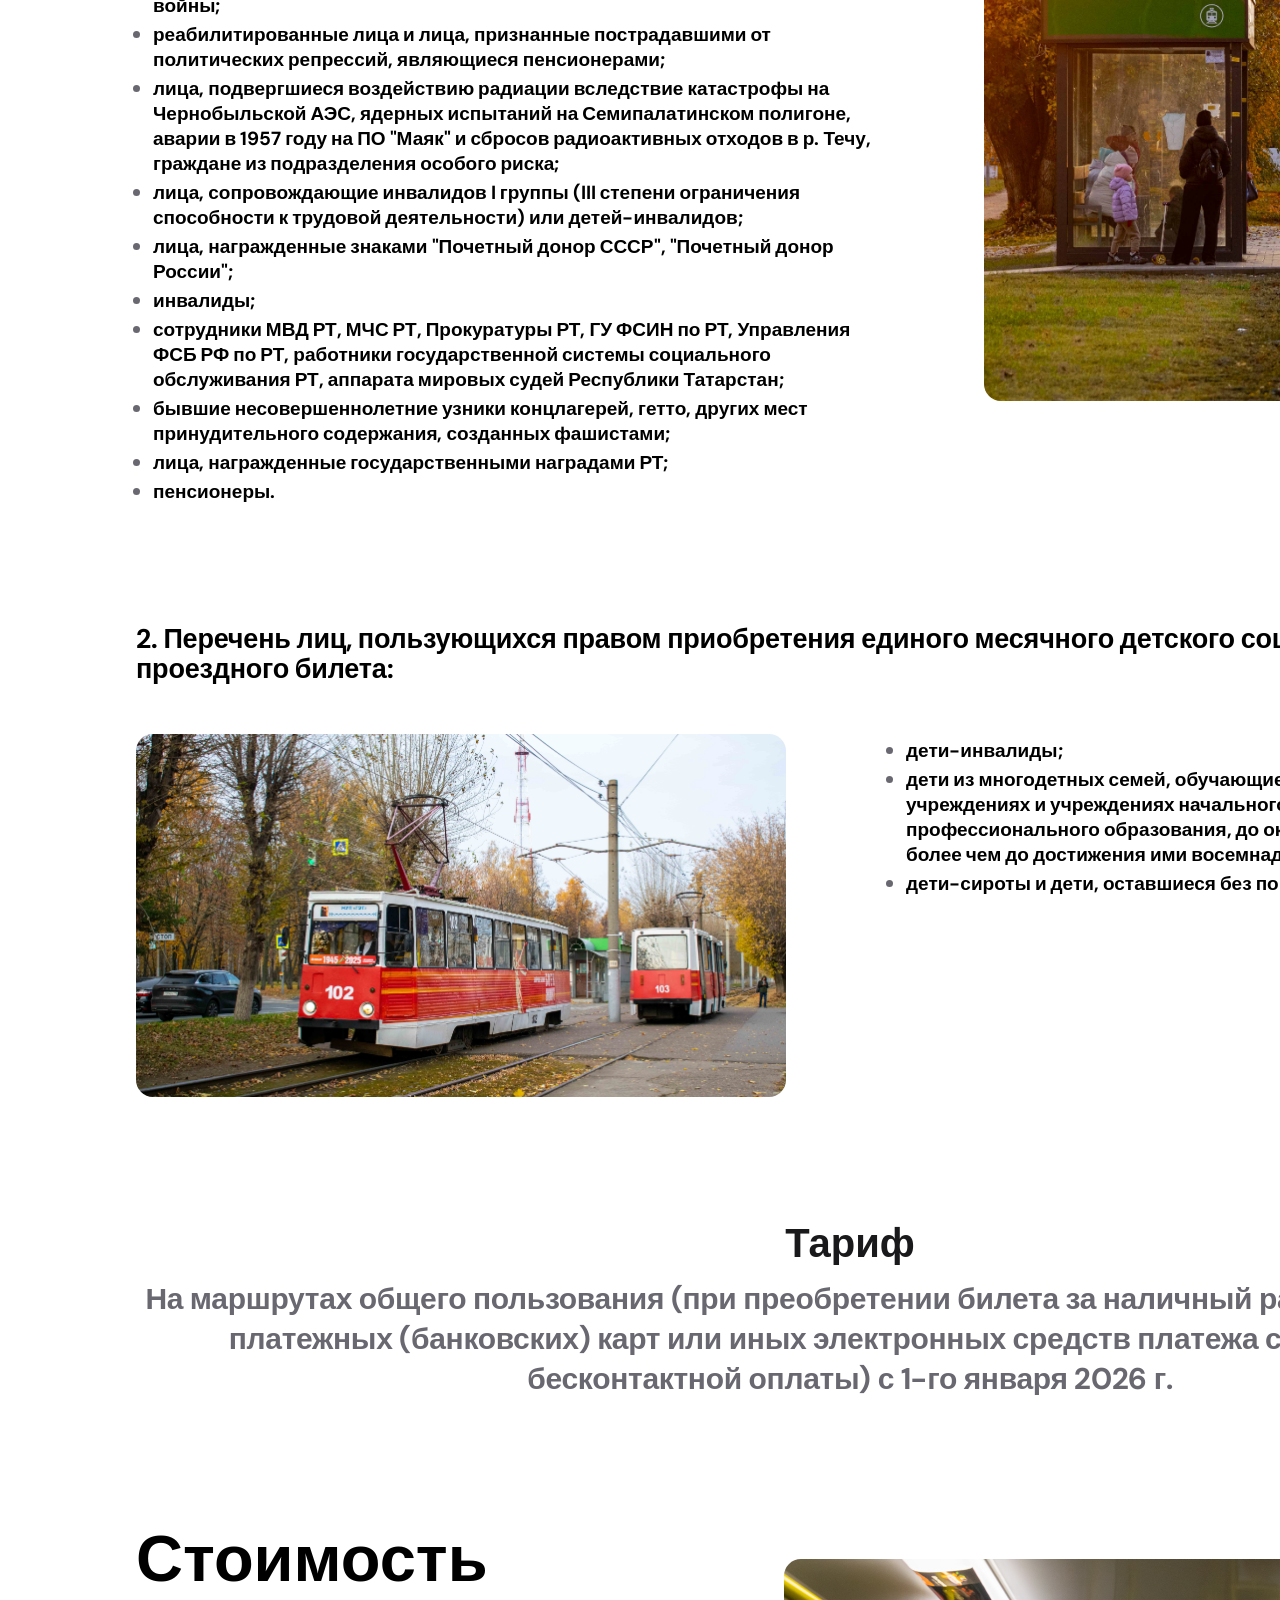
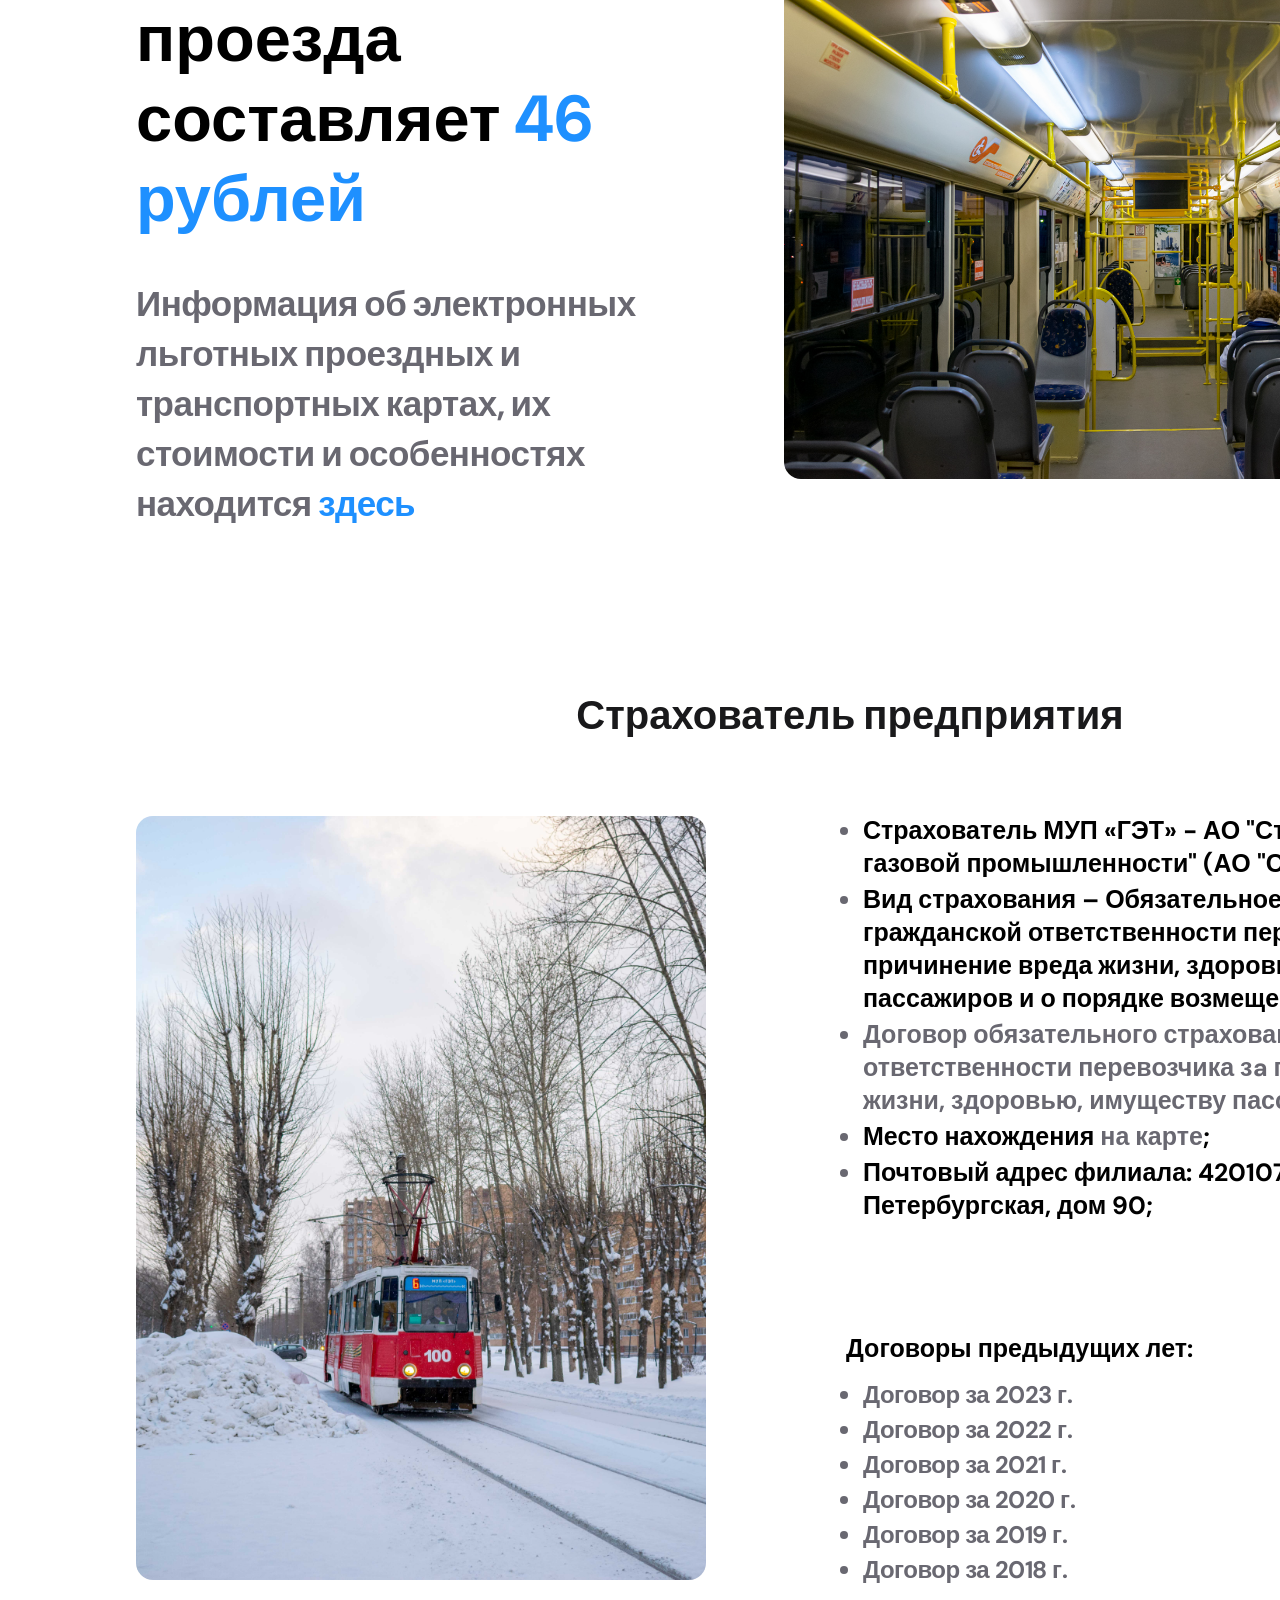
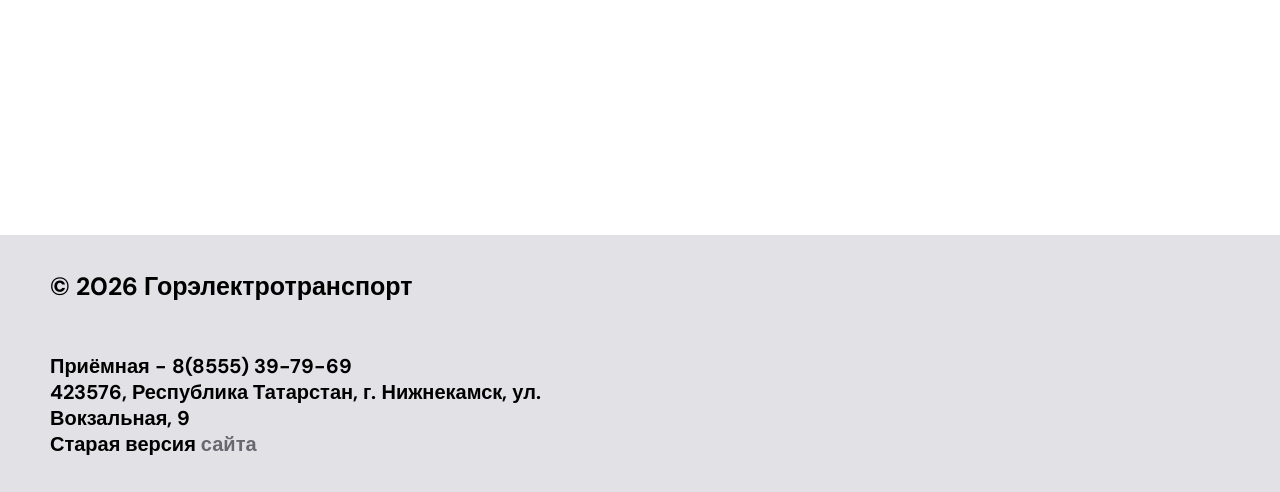
==== commit d89d52df: "Update index.html" ====
--- a/index.html
+++ b/index.html
@@ -12,6 +12,12 @@
 <link href="https://fonts.googleapis.com/css2?family=DM+Sans:ital,opsz,wght@0,9..40,100..1000;1,9..40,100..1000&family=Mulish:ital,wght@0,200..1000;1,200..1000&display=swap" rel="stylesheet">
 </head>
 <body>
+    <div id="preloader" class="preloader">
+        <div class="preloader__content">
+            <img src="images/logo_sh2.png" alt="Логотип" class="preloader__logo">
+            <div class="preloader__spinner"></div>
+        </div>
+    </div>
     <header class="header">
         <div class="header__container">
             <nav class="header__nav">
--- a/style.css
+++ b/style.css
@@ -14,7 +14,10 @@
 
 html {
     scroll-behavior: smooth;
-    min-width: 1800px;
+    width: 100%;
+    max-width: 1920px;
+    min-width: 1700px;
+    margin: 0 auto; 
     margin: 0 auto;
 }
 
@@ -31,7 +34,7 @@
 }
 
 .header__container, .hero__container, .raspisanie__container, .scheme__container, .lgot__container, .tarif__container, .strah__container {
-    max-width: 1600px;
+    max-width: 84%;
     margin-inline: auto;
 }
 
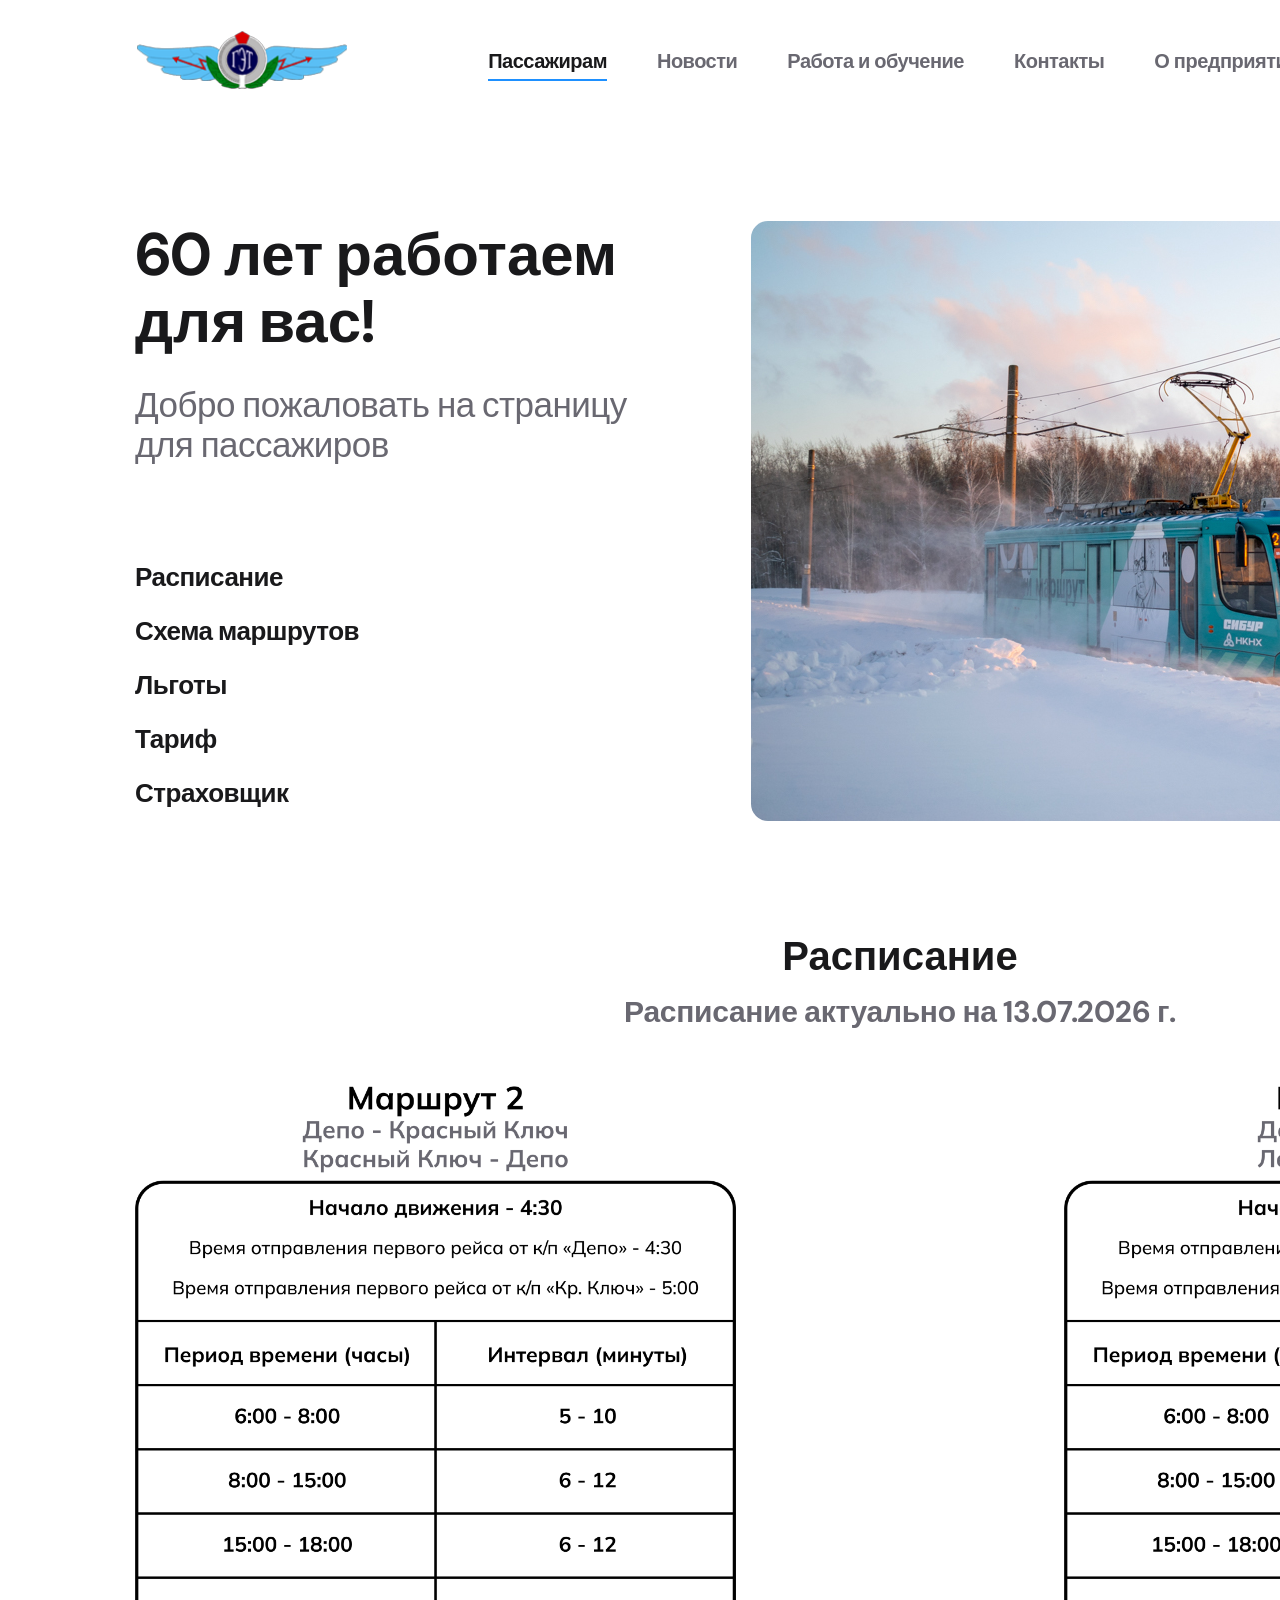
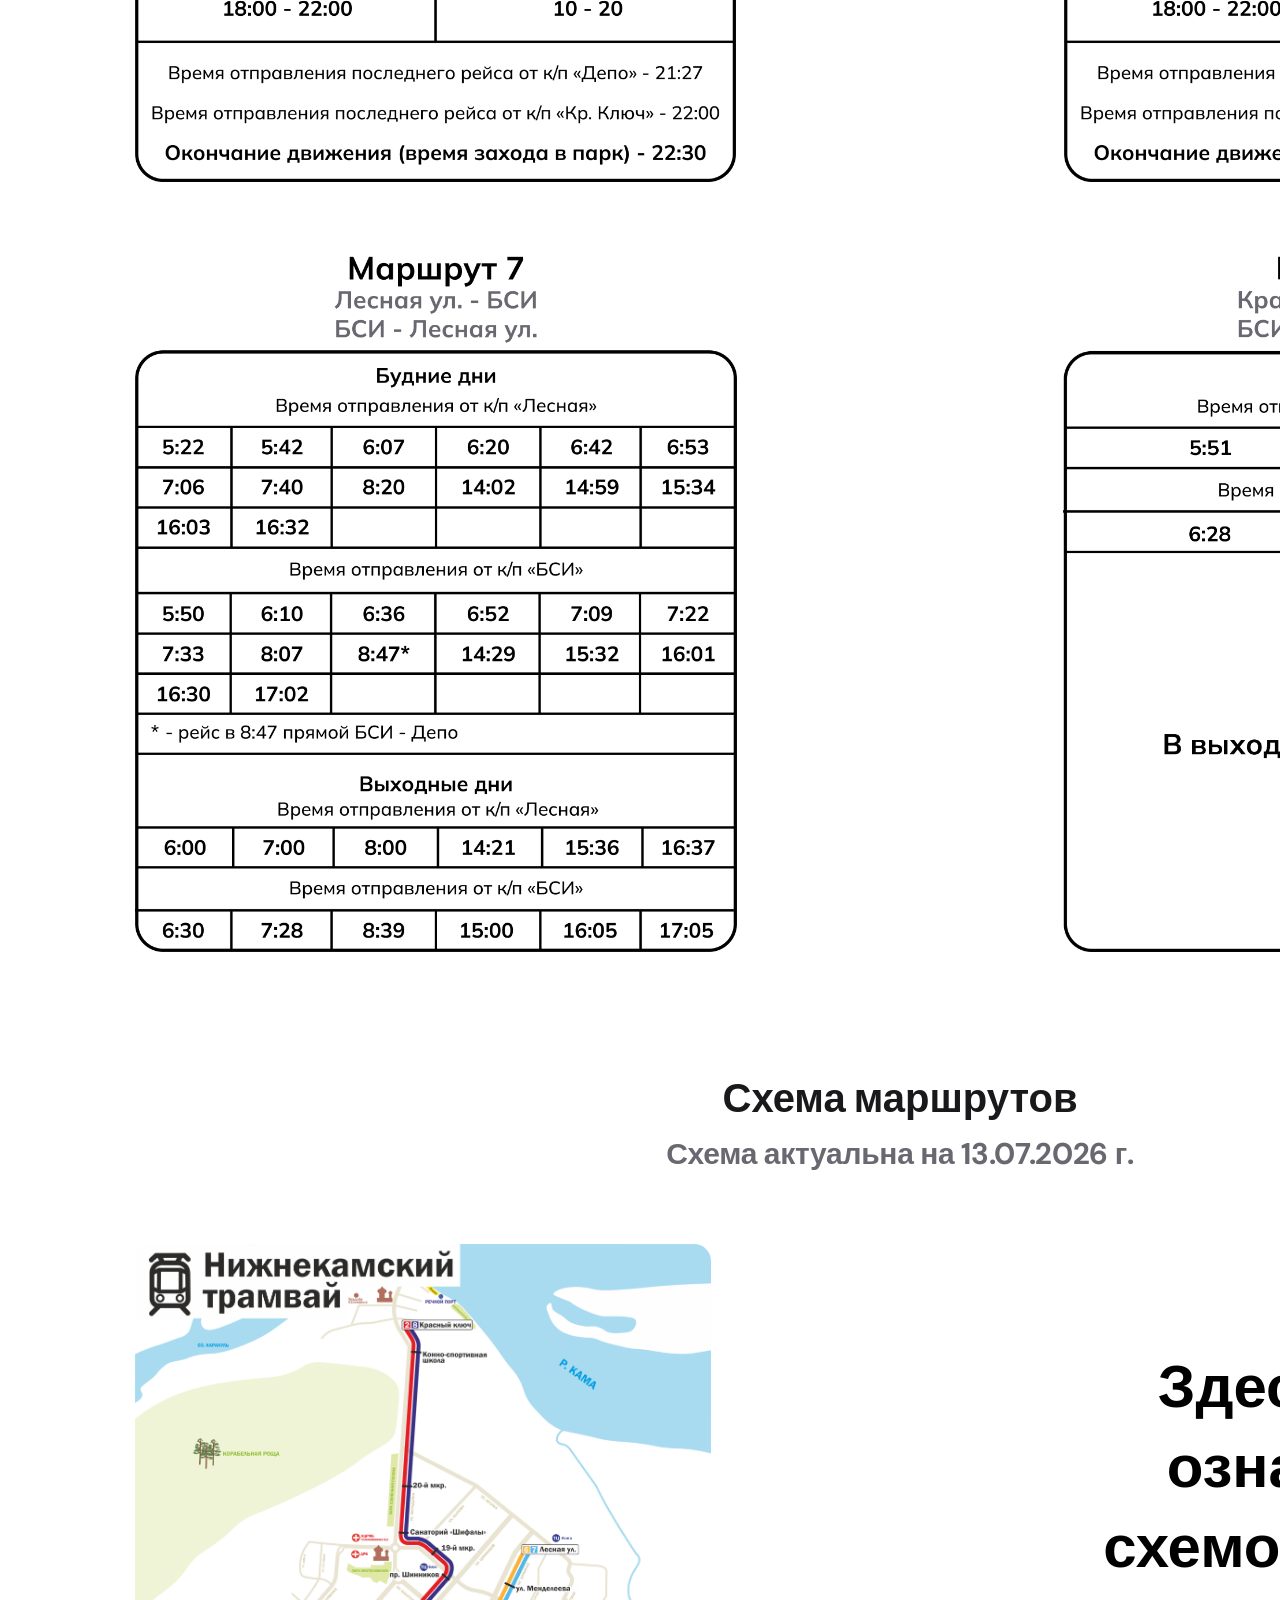
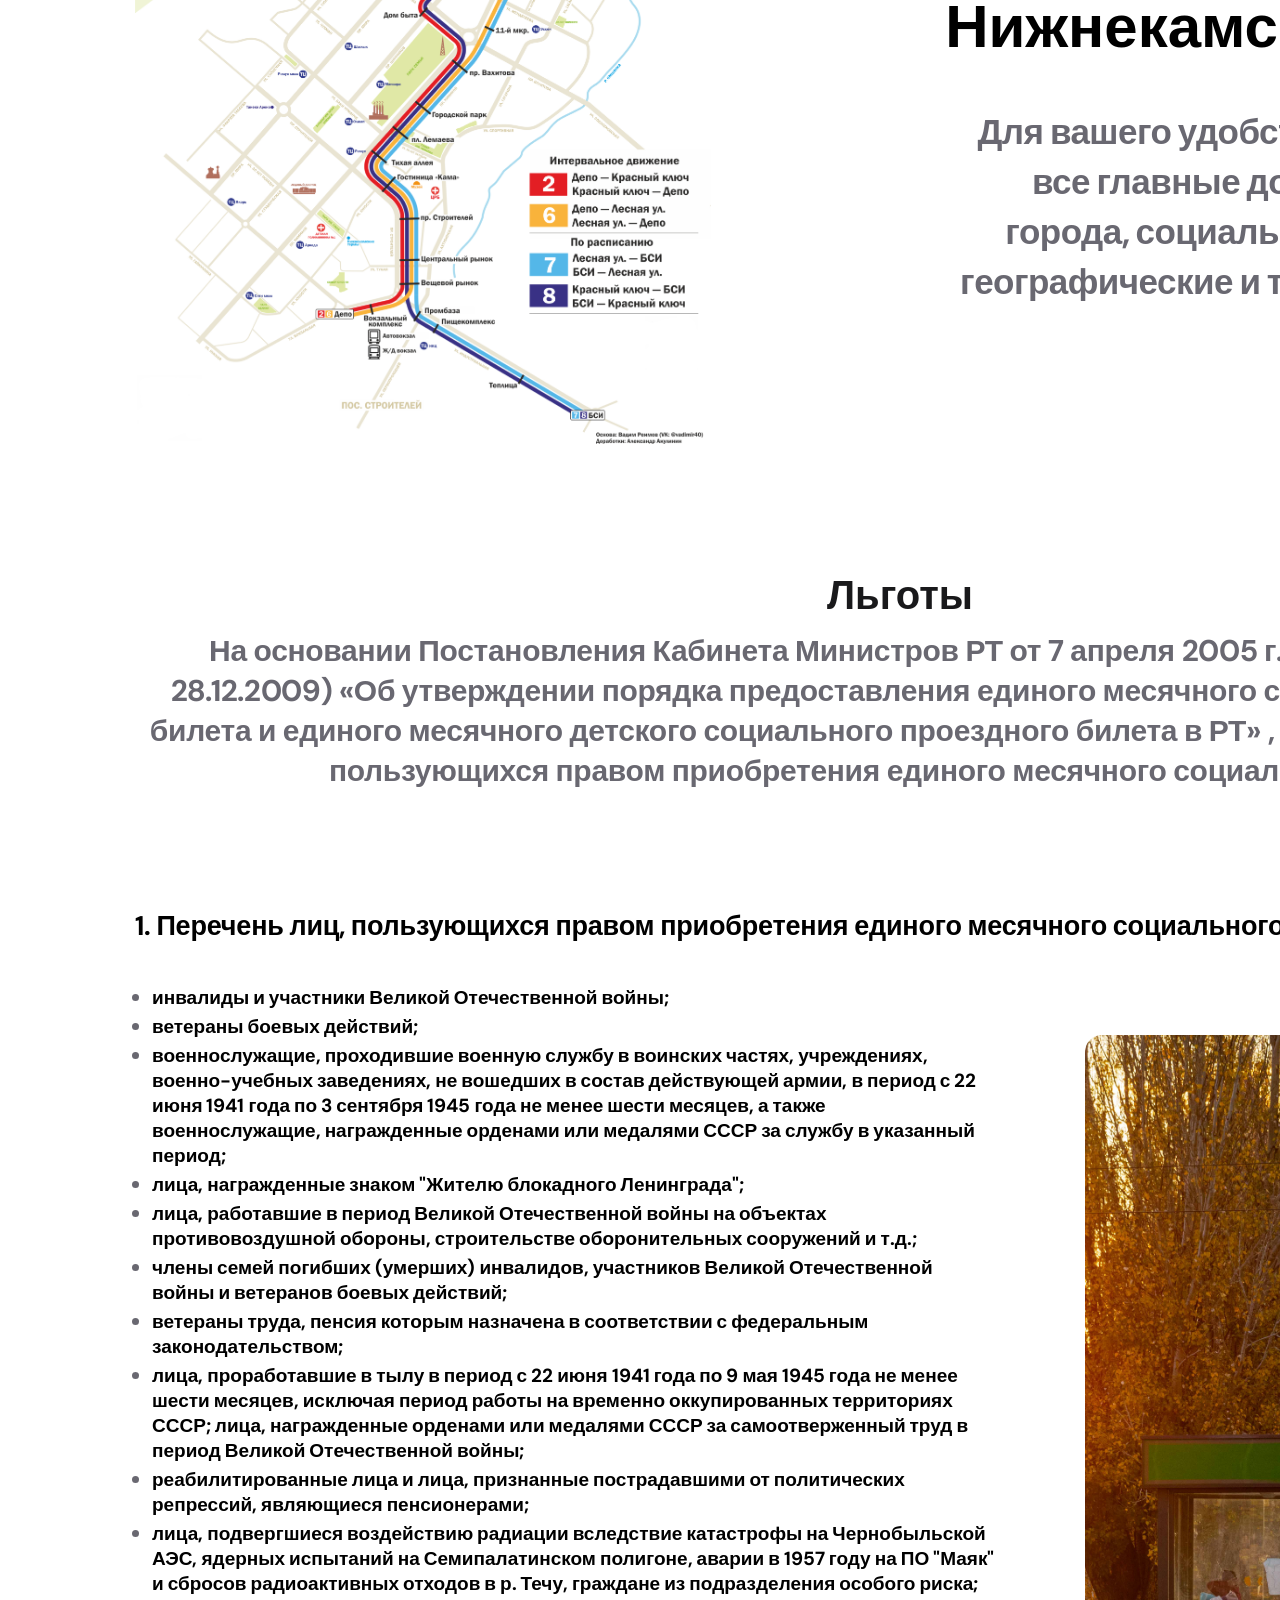
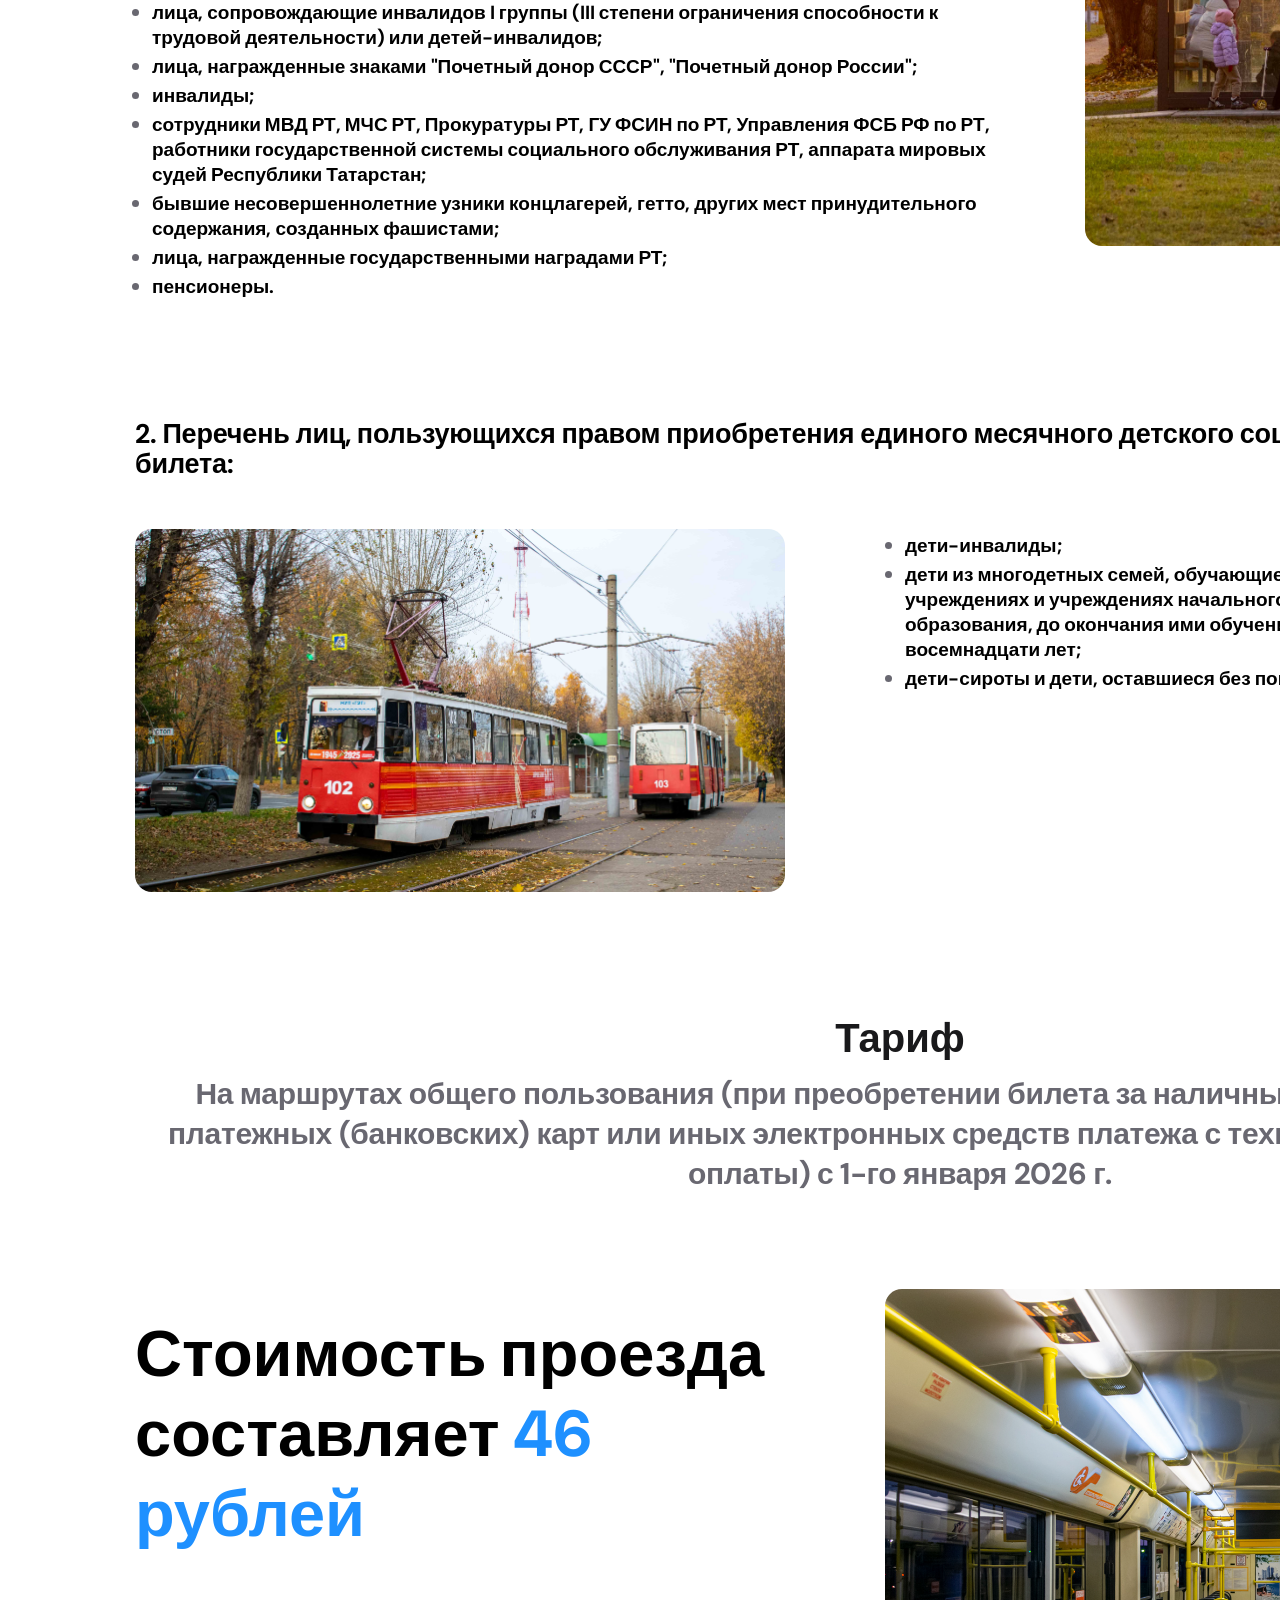
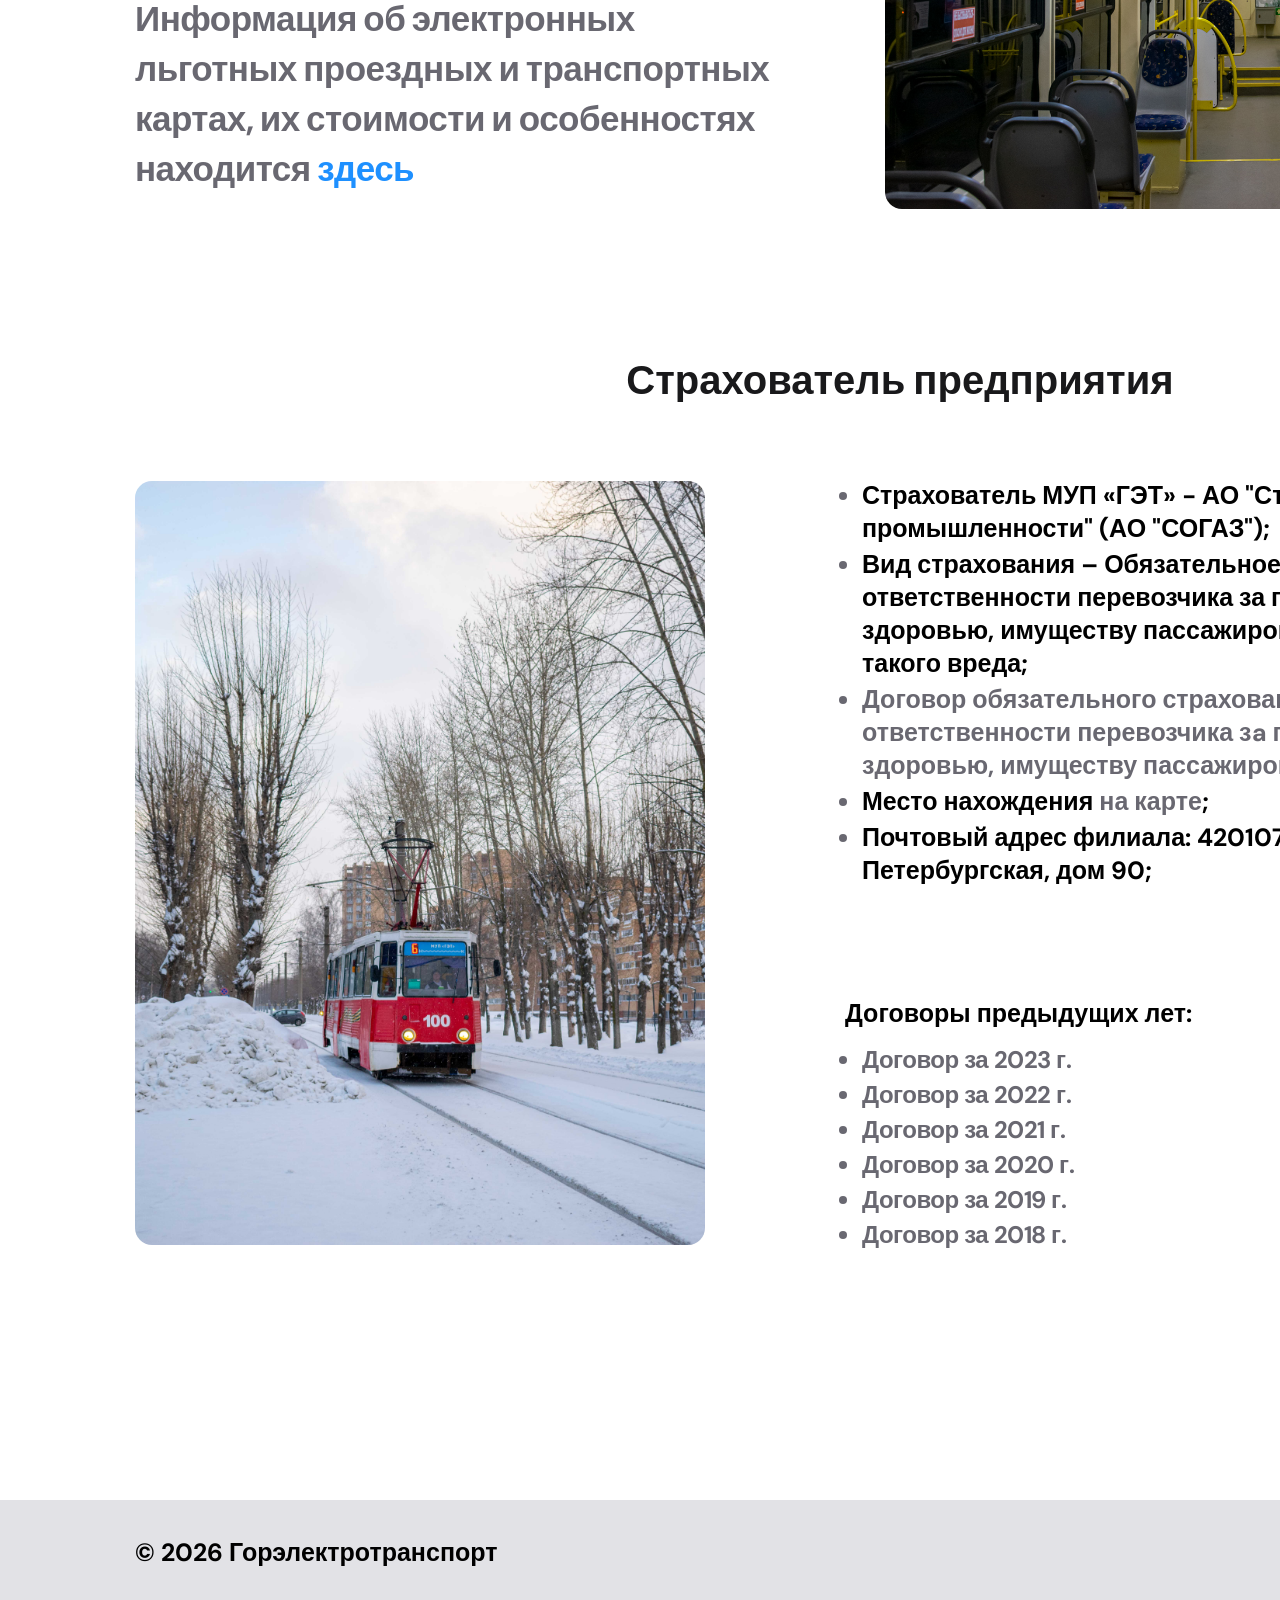
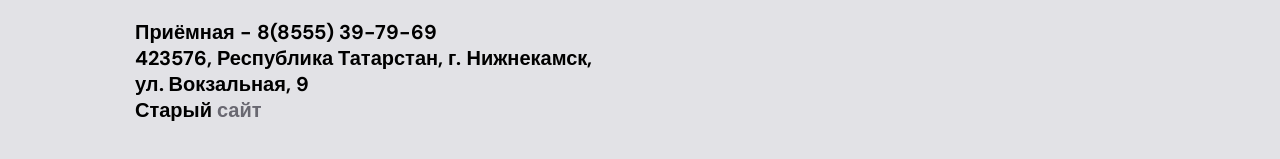
==== commit 48735940: "Update index.html" ====
--- a/index.html
+++ b/index.html
@@ -364,7 +364,7 @@
                             423576, Республика Татарстан, г. Нижнекамск, ул. Вокзальная, 9
                         </h3>
                         <h3 class="footer__main1-text2">
-                            Старая версия <a href="https://www.getnk.ru/" target="_blank" rel="noopener noreferrer">сайта</a>
+                            Старый <a href="https://www.getnk.ru/" target="_blank" rel="noopener noreferrer">сайт</a>
                         </h3>
                     </div>
                     <div class="footer__main2">
--- a/style.css
+++ b/style.css
@@ -16,7 +16,7 @@
     scroll-behavior: smooth;
     width: 100%;
     max-width: 1920px;
-    min-width: 1700px;
+    min-width: 1800px;
     margin: 0 auto; 
     margin: 0 auto;
 }
@@ -34,7 +34,7 @@
 }
 
 .header__container, .hero__container, .raspisanie__container, .scheme__container, .lgot__container, .tarif__container, .strah__container {
-    max-width: 84%;
+    max-width: 85%;
     margin-inline: auto;
 }
 
@@ -464,7 +464,7 @@
 }
 
 .footer__container {
-    max-width: 1600px;
+    max-width: 85%;
     margin-inline: auto;
     padding: 25px 15px;
 }
@@ -476,7 +476,7 @@
 }
 
 .footer__main1 {
-    max-width: 500px;
+    max-width: 470px;
     padding: 10px 0px;
 }
 
@@ -524,6 +524,54 @@
 
 .footer__main2-img {
     max-width: 130px;
-    padding-top: 30px;
-    padding-right: 10px;
-}
+    padding-top: 35px;
+}
+
+.preloader {
+  position: fixed;
+  top: 0;
+  left: 0;
+  width: 100%;
+  height: 100%;
+  background-color: white;
+  z-index: 9999;
+  display: flex;
+  align-items: center;
+  justify-content: center;
+  transition: opacity 0.5s ease, visibility 0.5s ease;
+}
+
+.preloader__content {
+  display: flex;
+  align-items: center;
+  gap: 20px;
+}
+
+.preloader__logo {
+  height: 60px;
+  width: auto;
+}
+
+.preloader__spinner {
+  width: 30px;
+  height: 30px;
+  border: 3px solid var(--dark);
+  border-top-color: white;
+  border-radius: 50%;
+  animation: spin 1s linear infinite;
+}
+
+.preloader_hide {
+  opacity: 0;
+  visibility: hidden;
+}
+
+body.preloader-active {
+  overflow: hidden;
+}
+
+@keyframes spin {
+  to {
+    transform: rotate(360deg);
+  }
+}
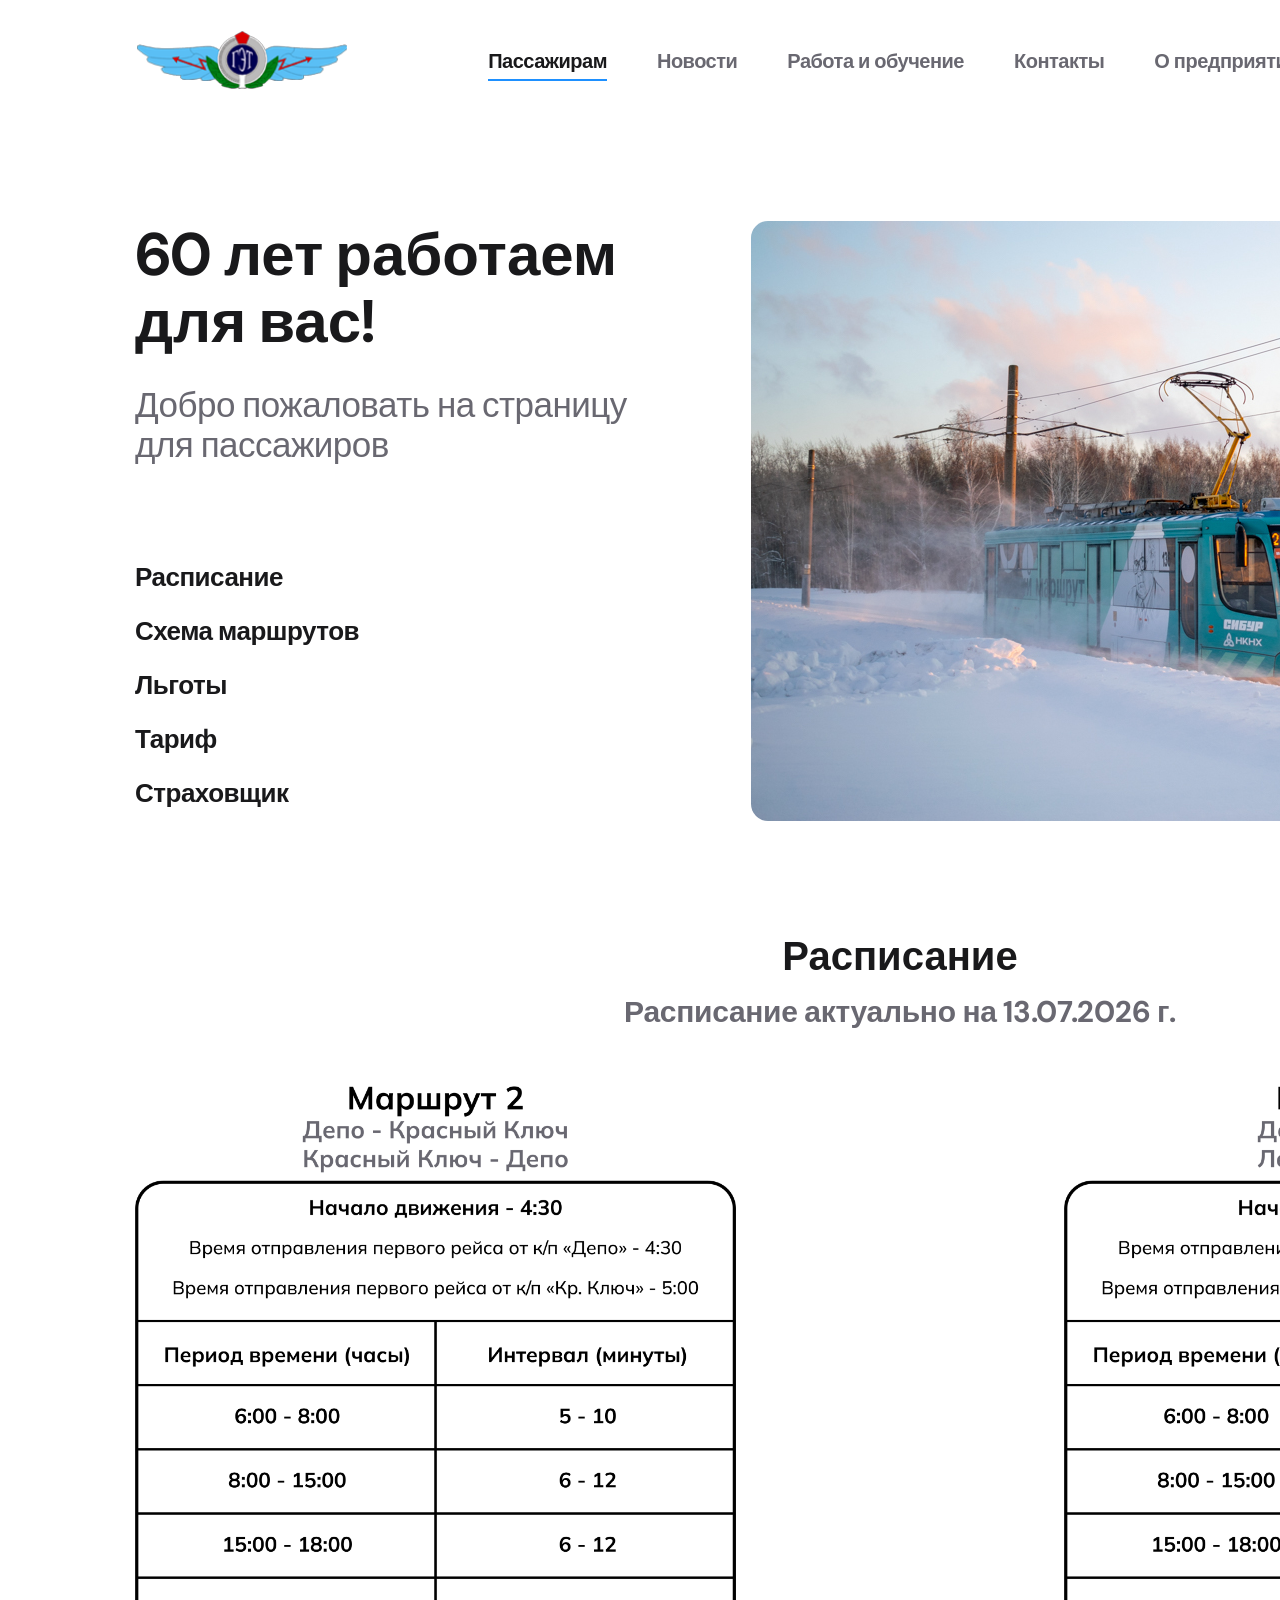
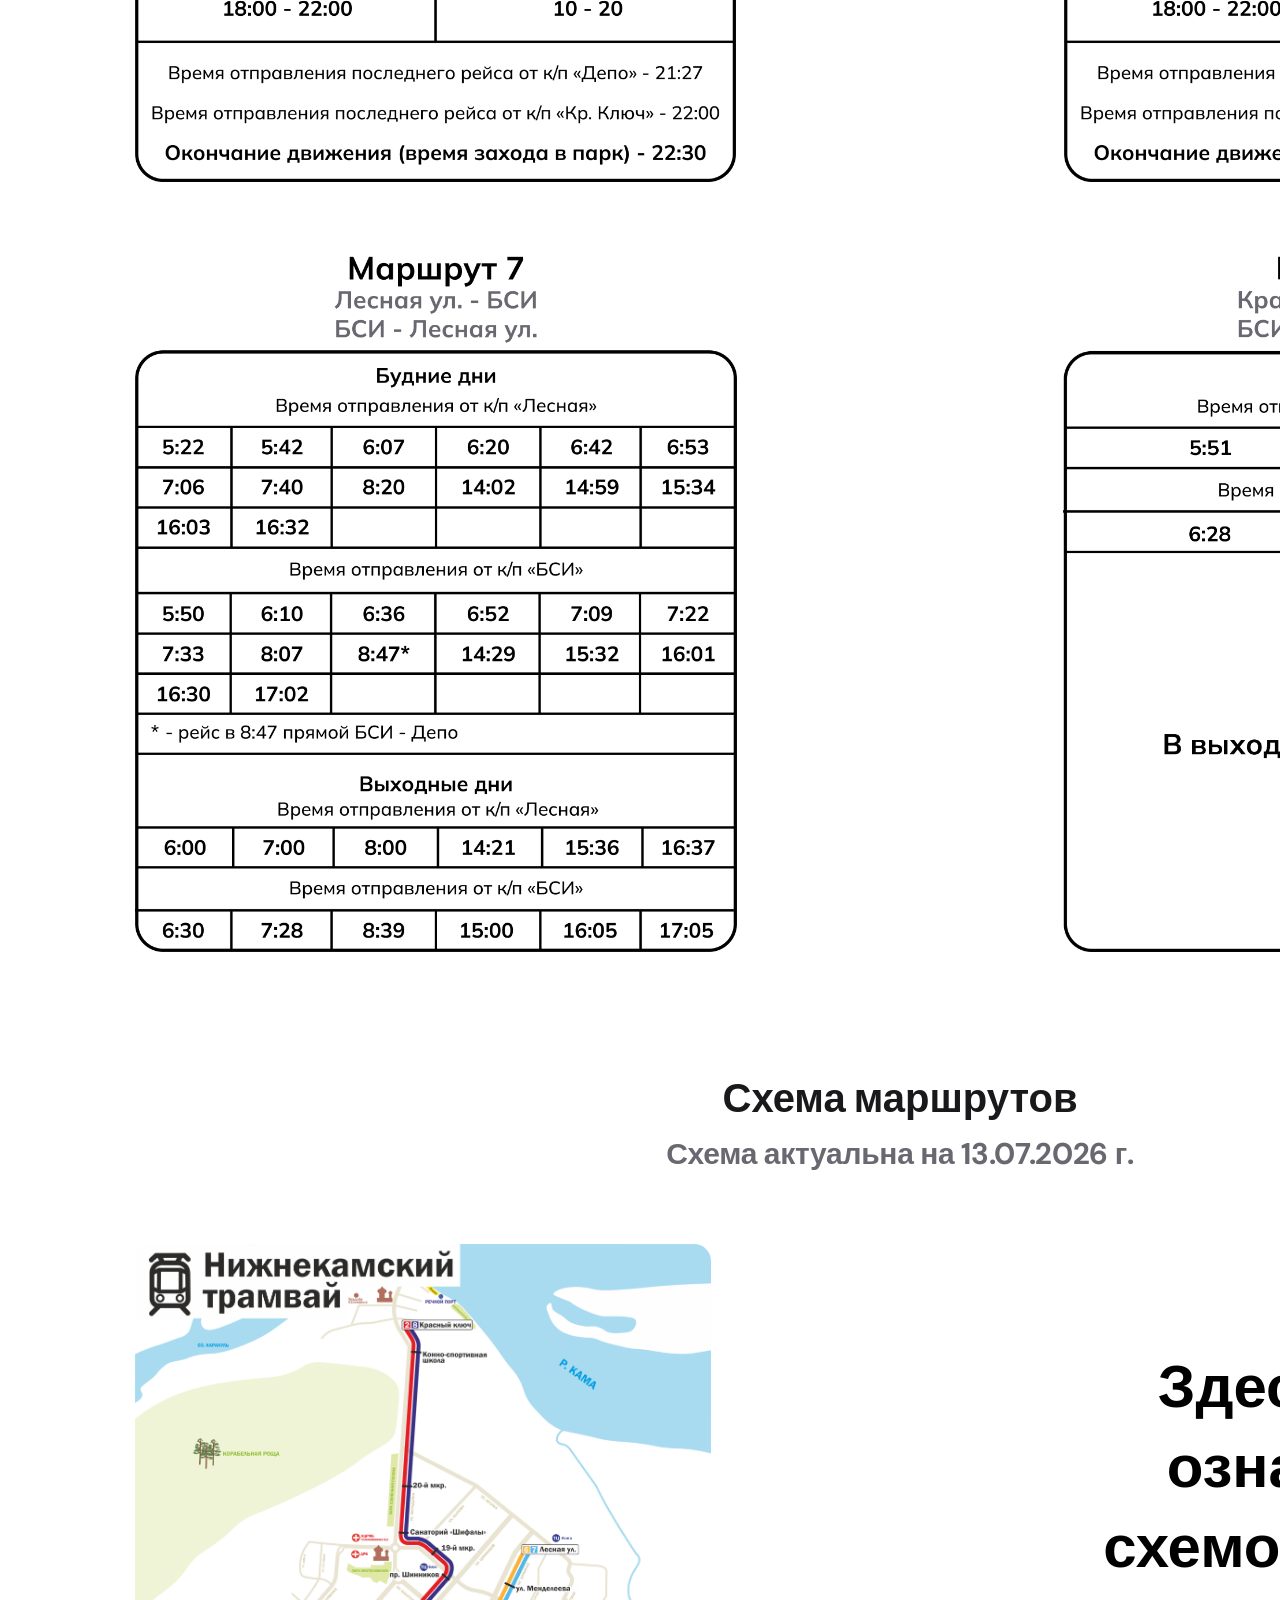
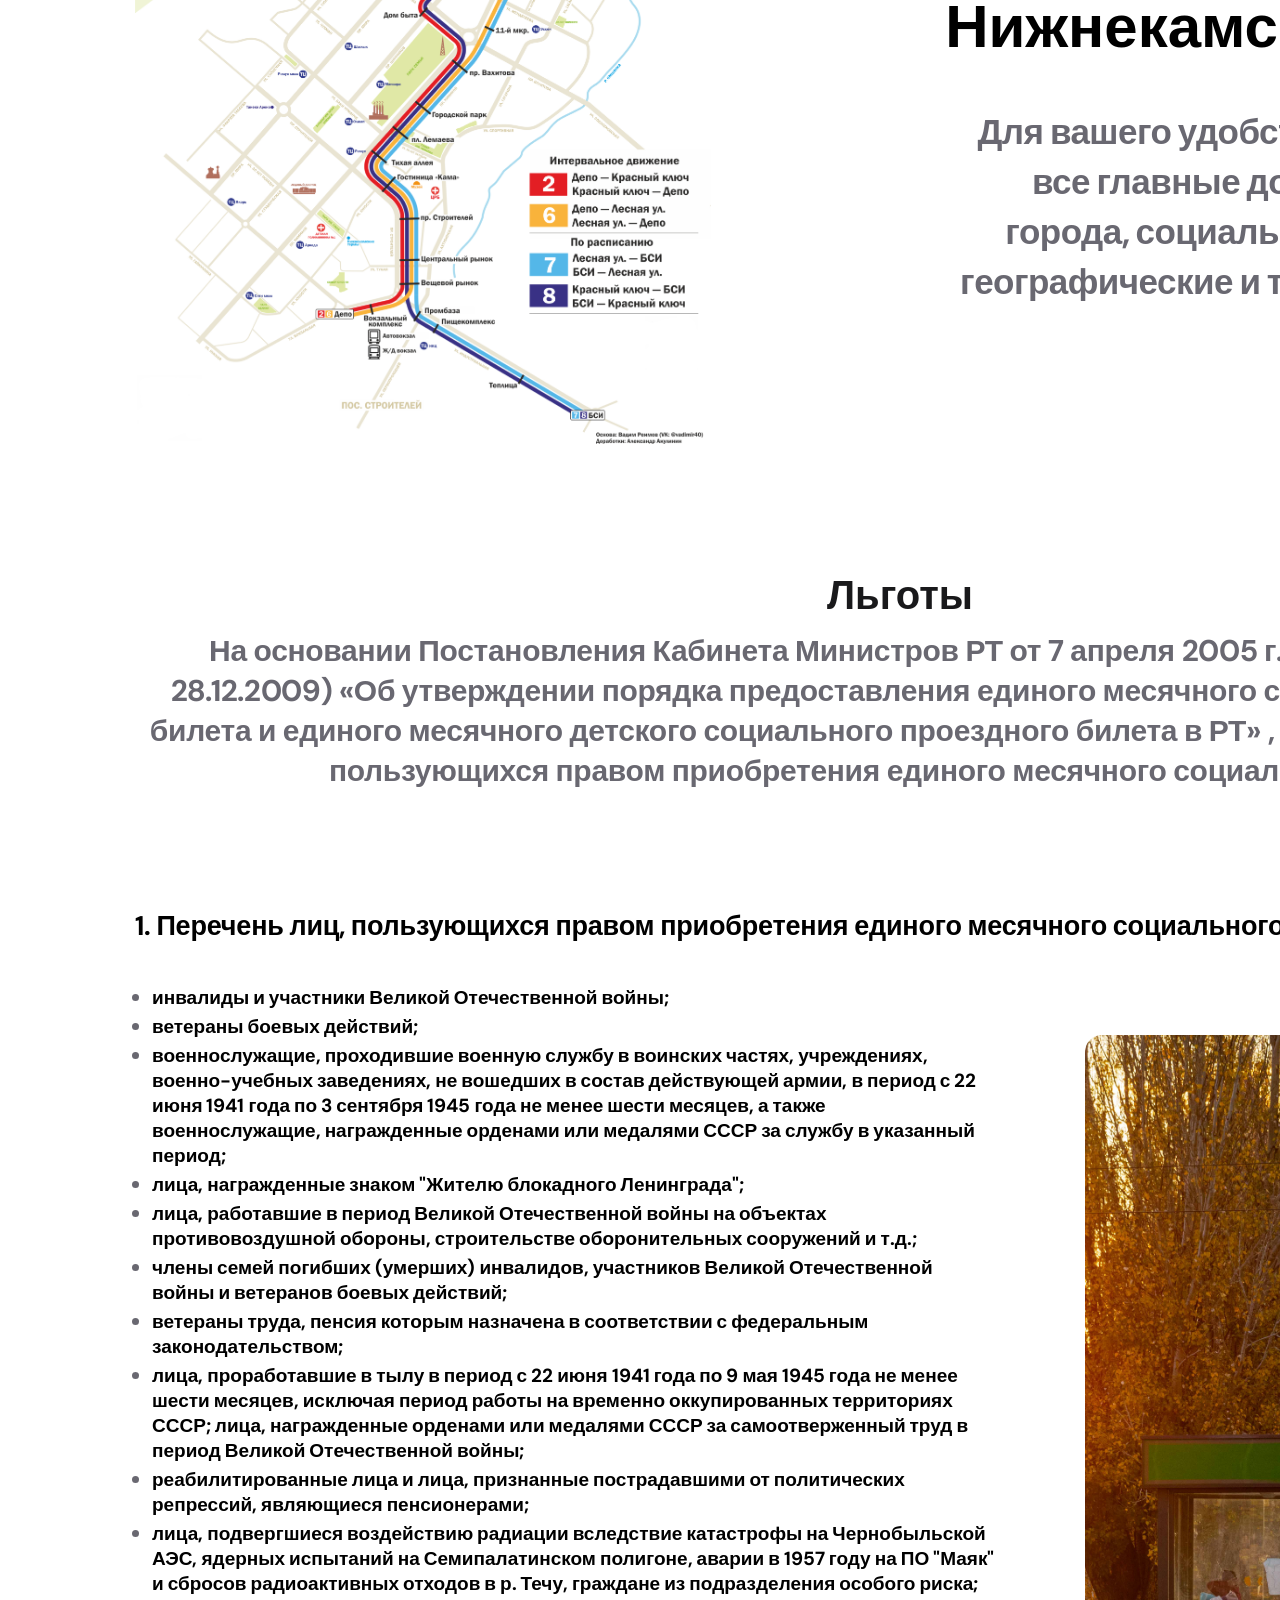
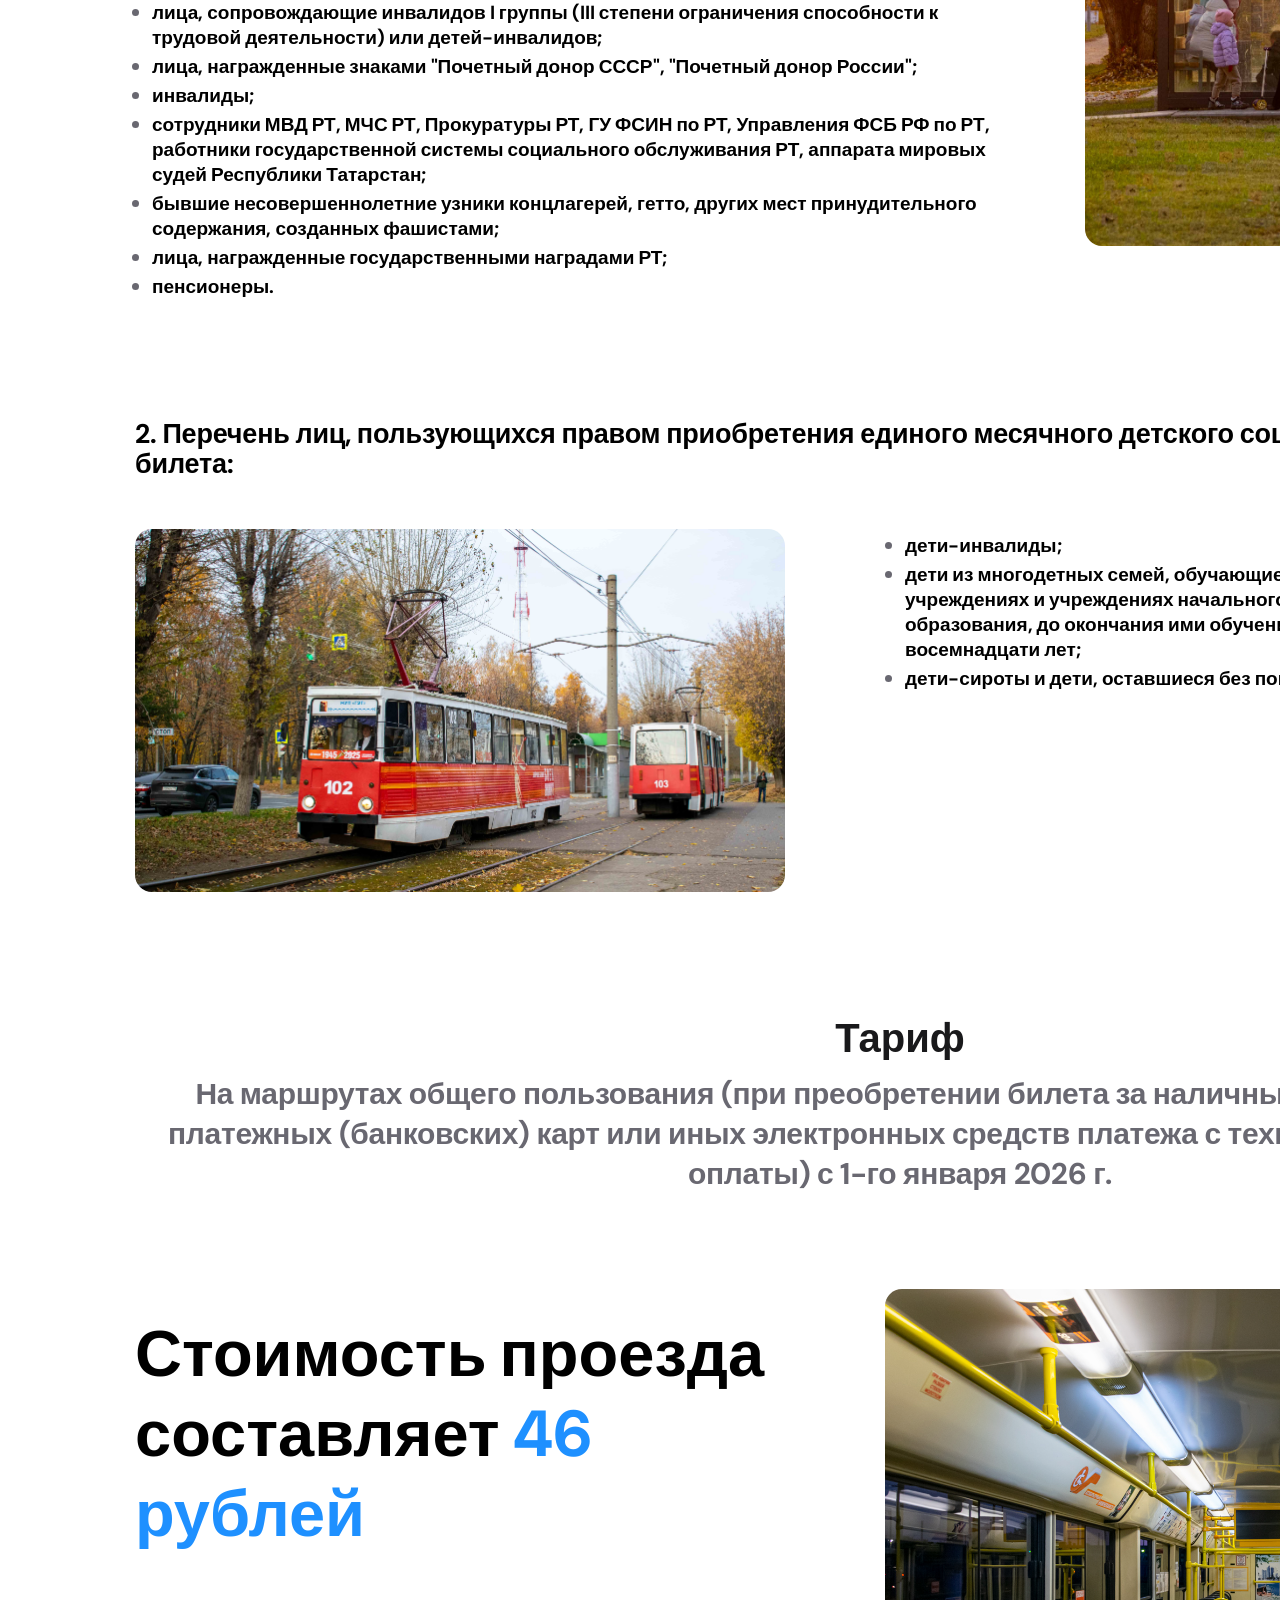
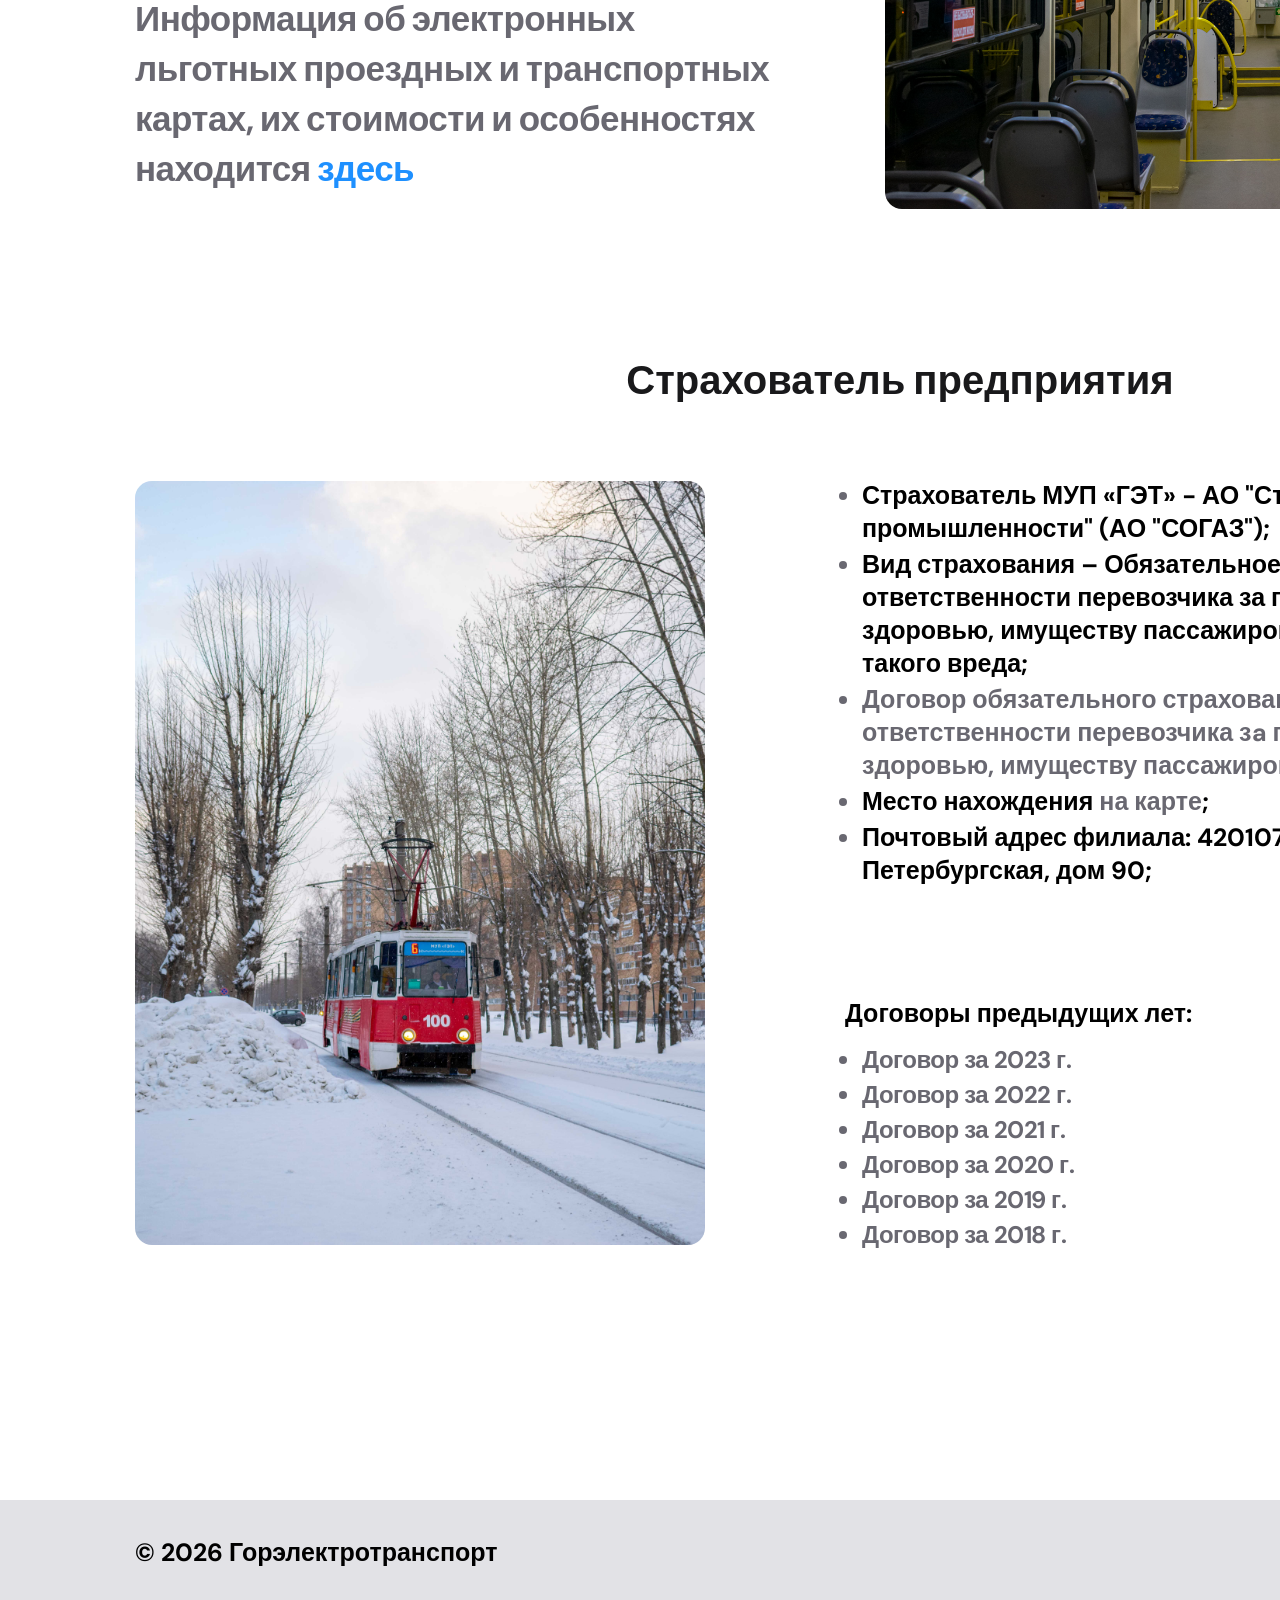
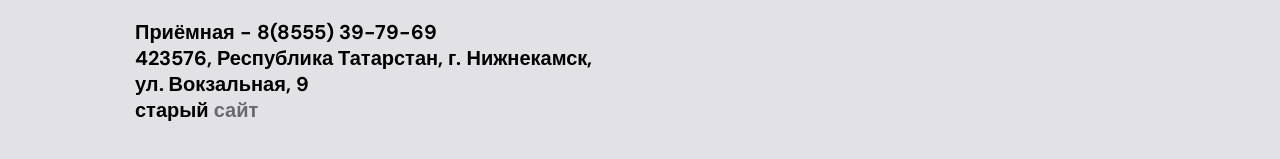
==== commit ef0fcc5d: "Update index.html" ====
--- a/index.html
+++ b/index.html
@@ -364,7 +364,7 @@
                             423576, Республика Татарстан, г. Нижнекамск, ул. Вокзальная, 9
                         </h3>
                         <h3 class="footer__main1-text2">
-                            Старый <a href="https://www.getnk.ru/" target="_blank" rel="noopener noreferrer">сайт</a>
+                            старый <a href="https://www.getnk.ru/" target="_blank" rel="noopener noreferrer">сайт</a>
                         </h3>
                     </div>
                     <div class="footer__main2">
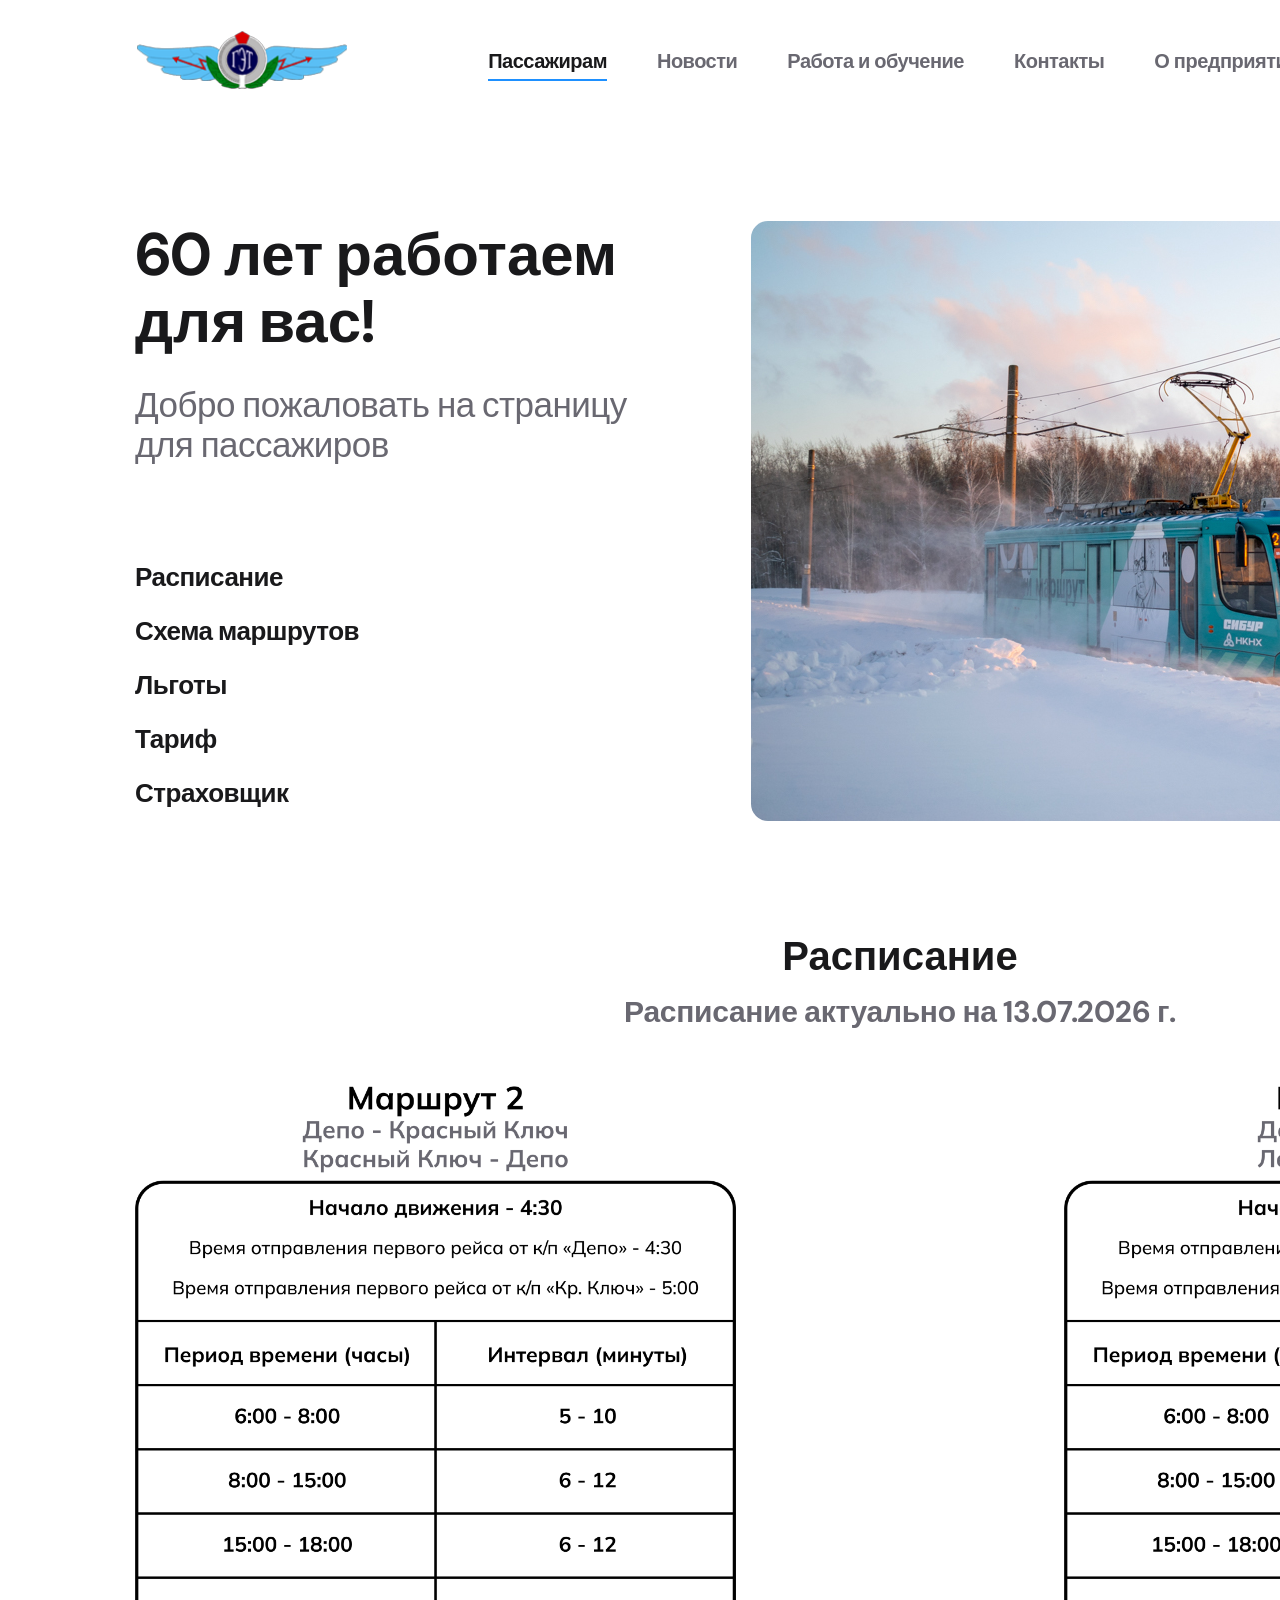
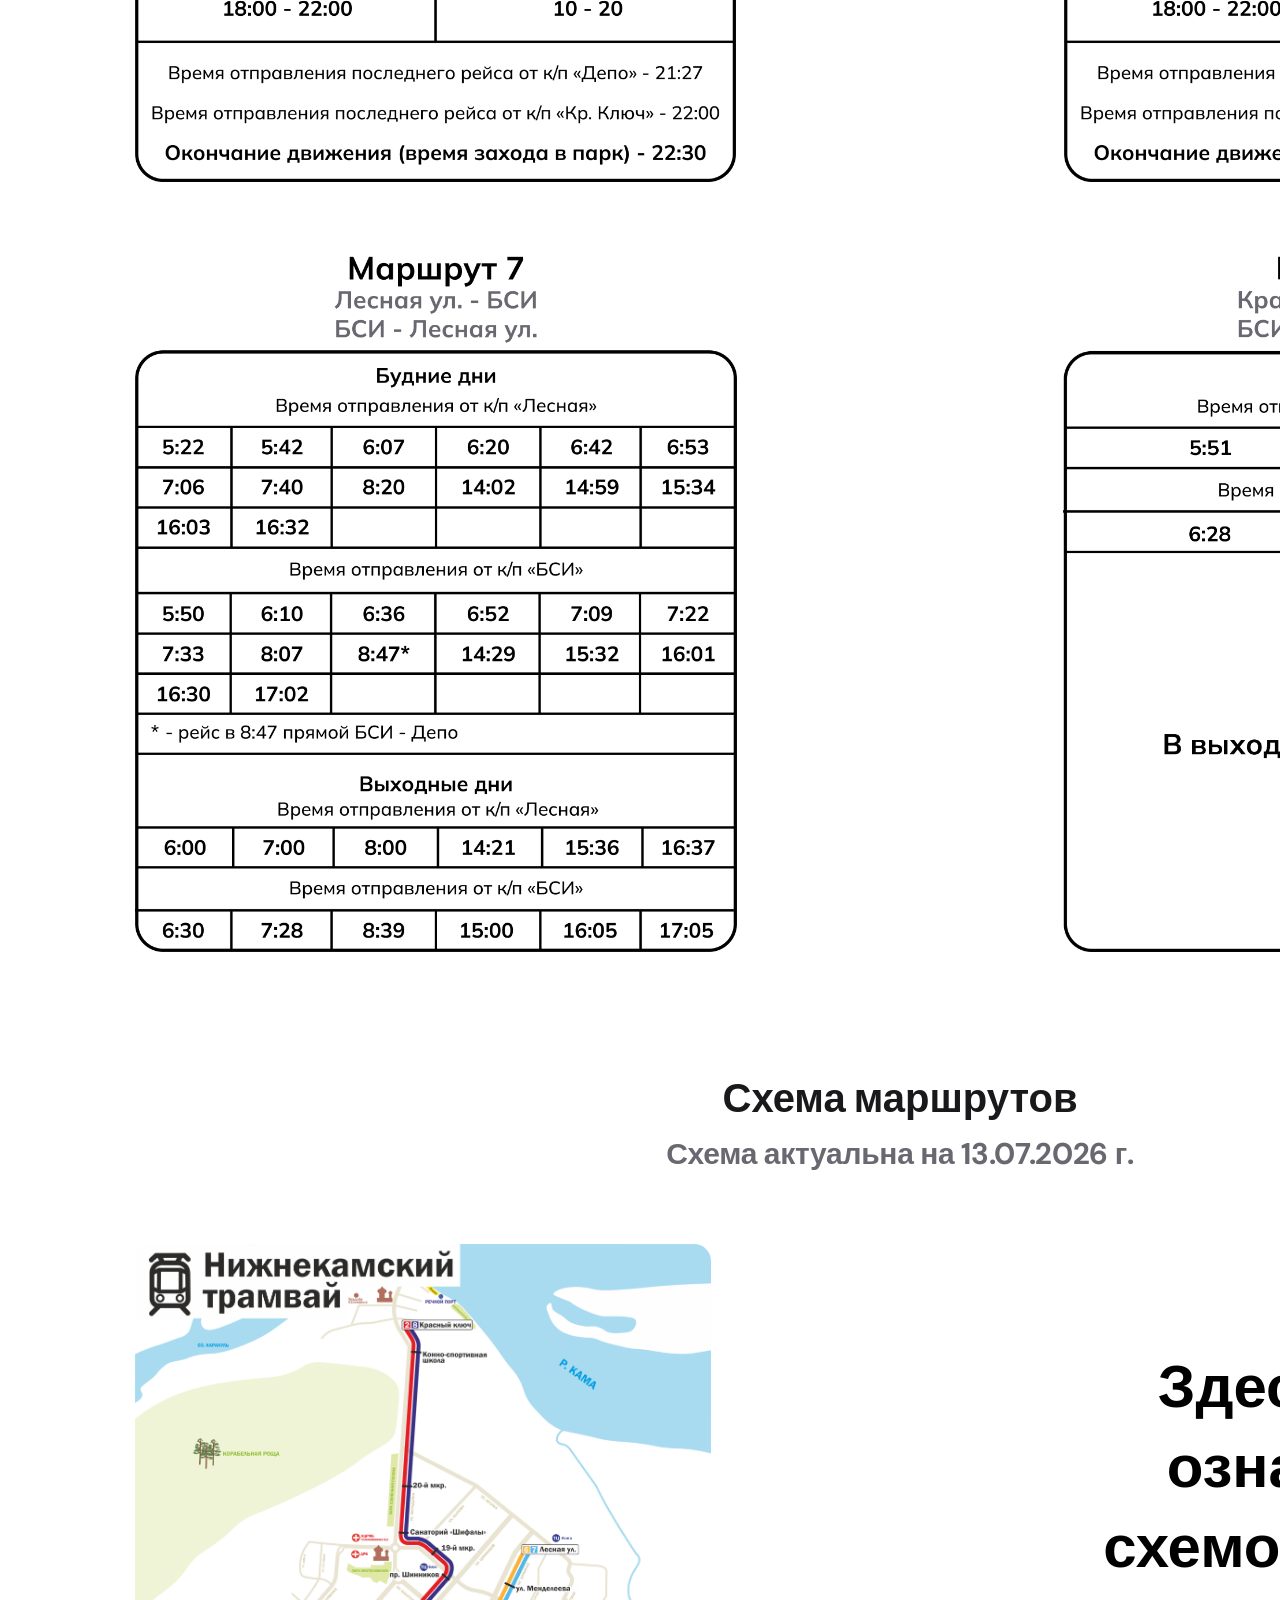
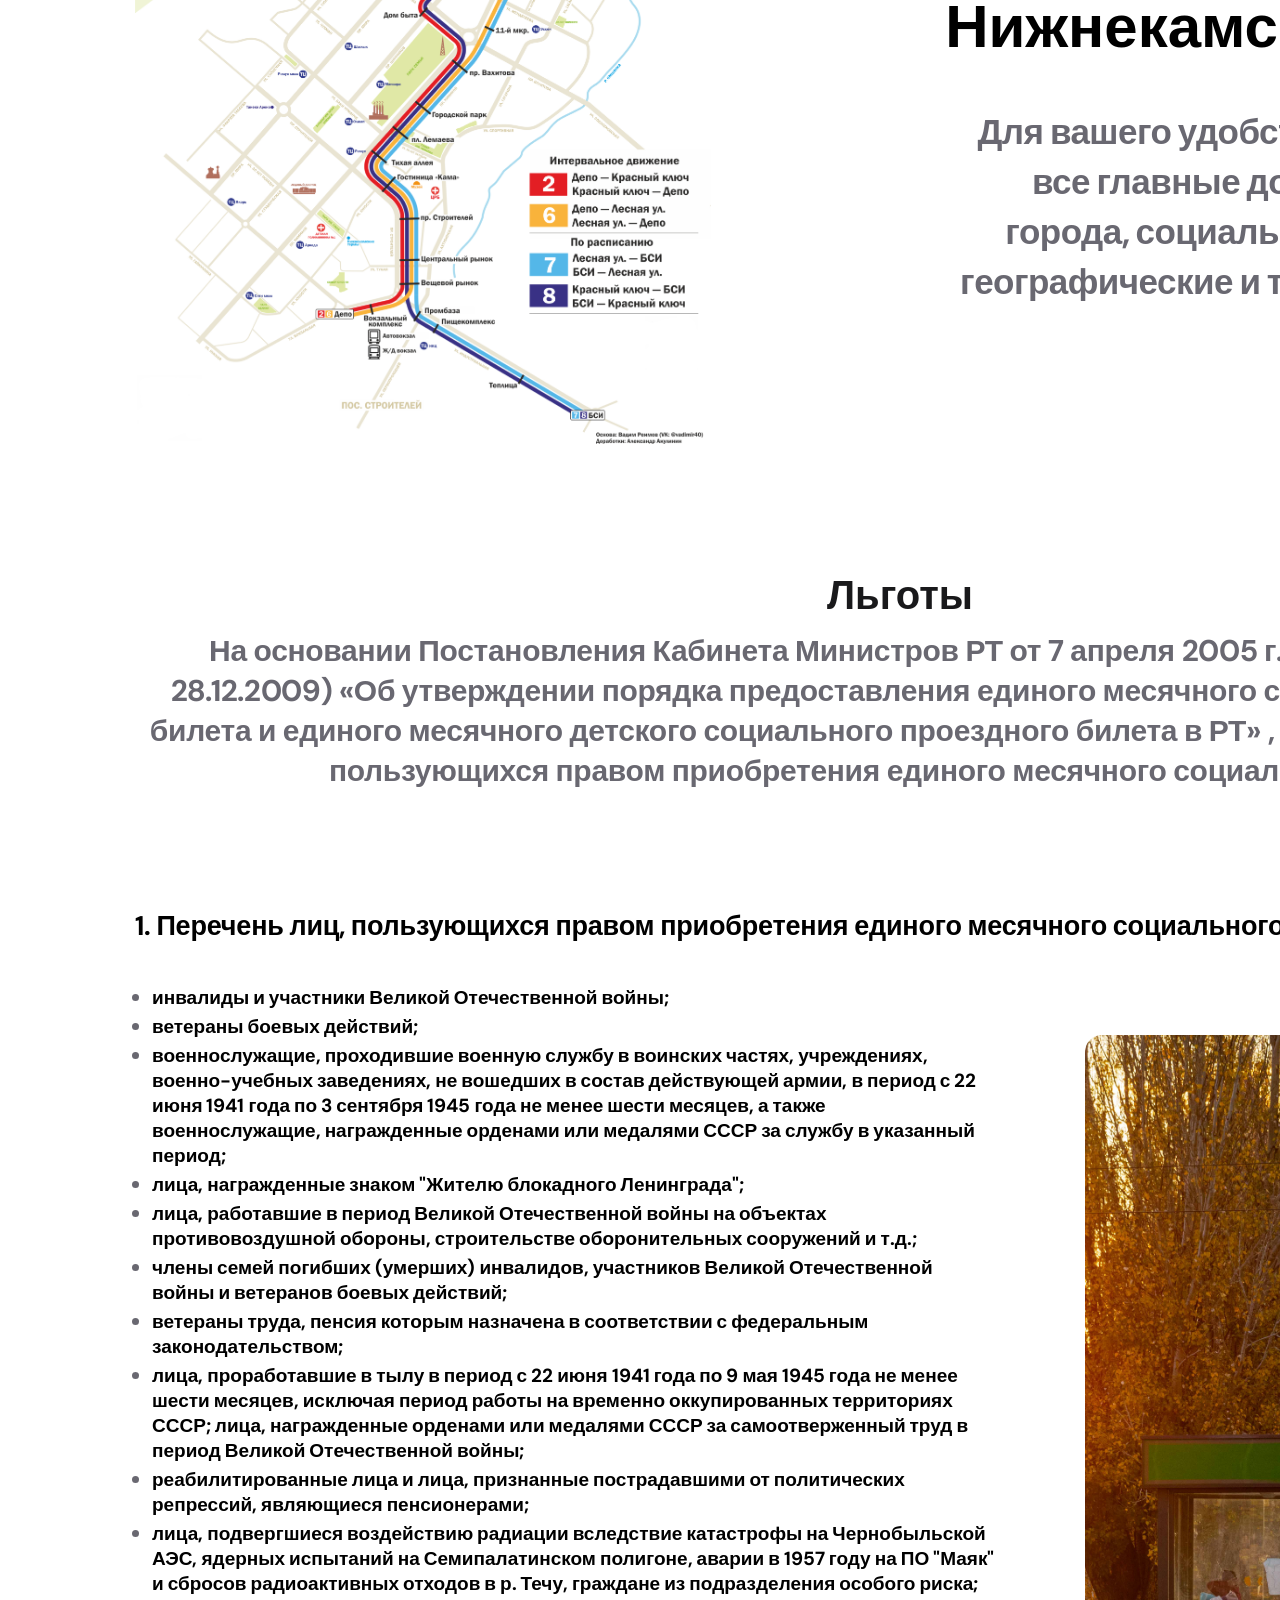
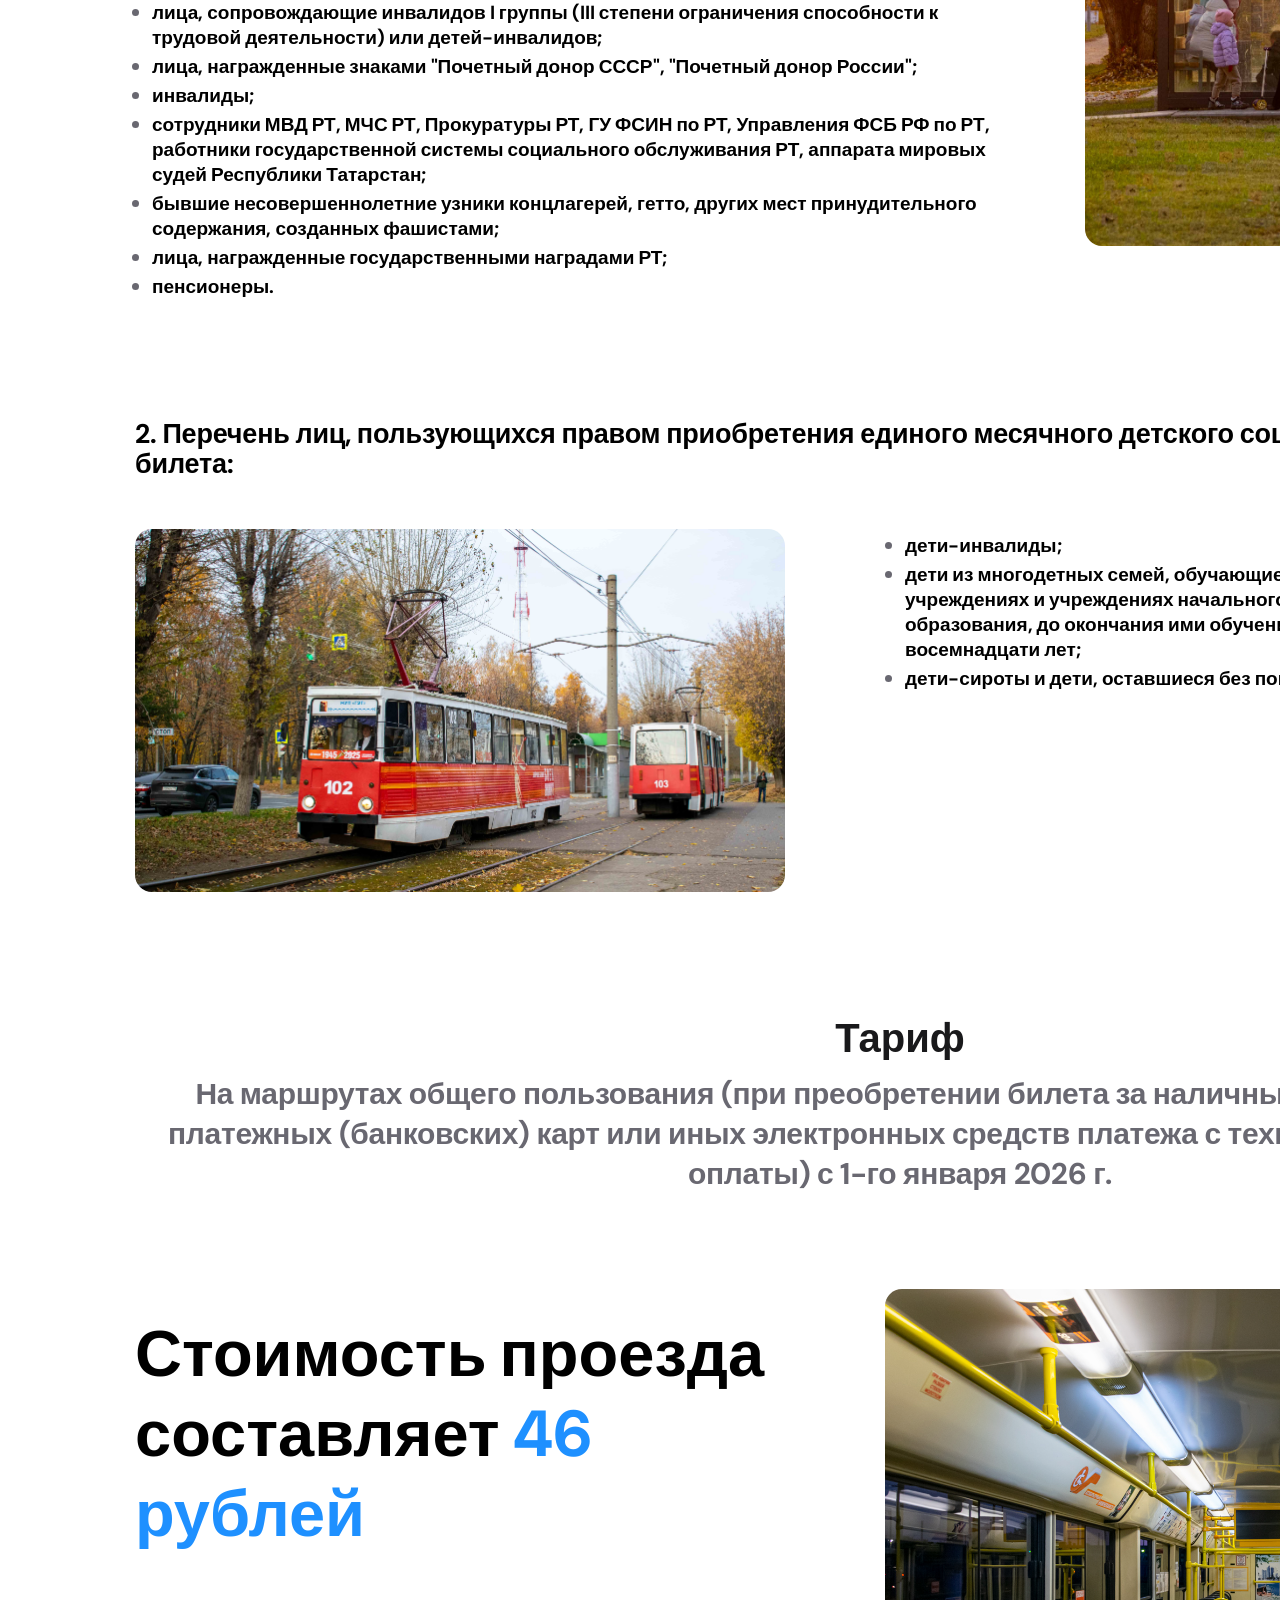
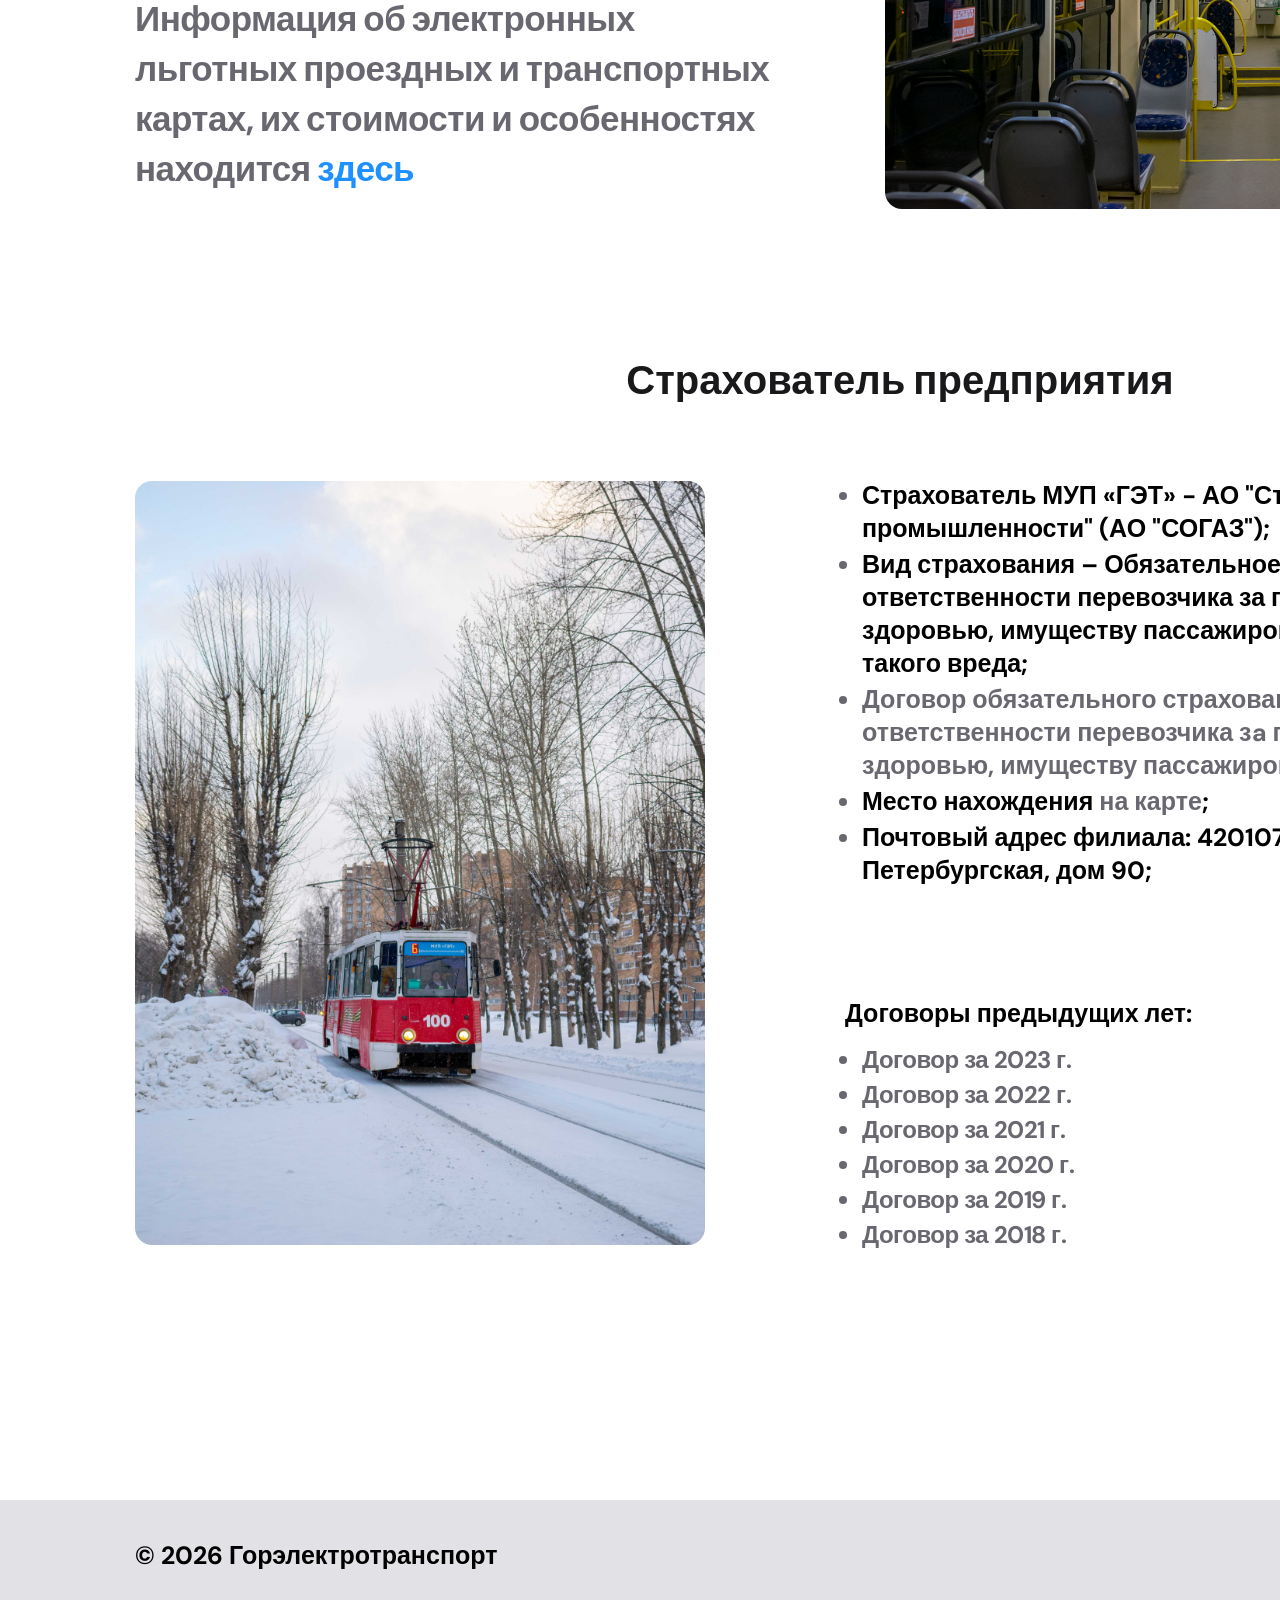
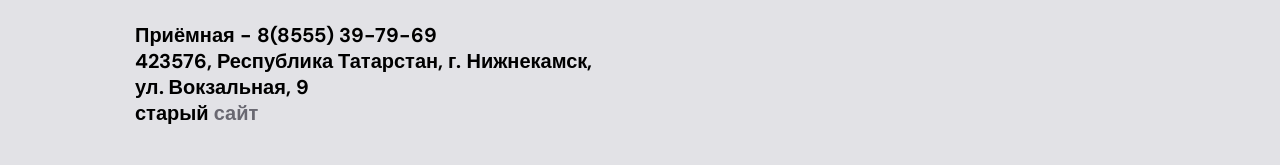
==== commit 6c46c979: "Add files via upload" ====
--- a/index.html
+++ b/index.html
@@ -4,9 +4,9 @@
     <meta charset="UTF-8">
     <meta name="viewport" content="width=device-width, initial-scale=1.0">
     <title>МУП "ГЭТ"</title>
-    <link rel="stylesheet" href="style.css">
+    <link rel="stylesheet" href="css/style.css">
     <link rel="shortcut icon" href="images/favicon.png" type="image/x-icon">
-    <script src="scripts.js" defer></script>
+    <script src="js/scripts.js" defer></script>
     <link rel="preconnect" href="https://fonts.googleapis.com">
 <link rel="preconnect" href="https://fonts.gstatic.com" crossorigin>
 <link href="https://fonts.googleapis.com/css2?family=DM+Sans:ital,opsz,wght@0,9..40,100..1000;1,9..40,100..1000&family=Mulish:ital,wght@0,200..1000;1,200..1000&display=swap" rel="stylesheet">
@@ -390,4 +390,4 @@
         </svg>
     </button>
 </body>
-</html>
+</html>
--- a/css/style.css
+++ b/css/style.css
@@ -0,0 +1,577 @@
+:root {
+    --dark: #19191B;
+    --gray: #696871;
+    --blue: #5454D5;
+    --blue2: #1E90FF;
+    --orange: #FF5900;
+    --light-gray: #e2e2e6;
+}
+
+* {
+    margin: 0;
+    padding: 0;
+}
+
+html {
+    scroll-behavior: smooth;
+    width: 100%;
+    max-width: 1920px;
+    min-width: 1800px;
+    margin: 0 auto; 
+    margin: 0 auto;
+}
+
+body {
+    font-family: "DM Sans", sans-serif;
+}
+
+.raspisanie, .scheme, .lgot, .tarif, .strah {
+    padding-block: 120px 0px;
+}
+
+.header {
+    padding: 30px 0px;
+}
+
+.header__container, .hero__container, .raspisanie__container, .scheme__container, .lgot__container, .tarif__container, .strah__container {
+    max-width: 85%;
+    margin-inline: auto;
+}
+
+.header__nav {
+    display: flex;
+    justify-content: space-between;
+    align-items: center;
+}
+
+.header__img {
+    width: 215px;
+    transition: 0.3s;
+}
+
+.header__img:hover {
+    opacity: 80%
+}
+
+.header__list {
+    display: flex;
+    gap: 50px;
+}
+
+ul {
+    list-style: none;
+}
+
+.header__list-link {
+    font-weight: 700;
+    font-size: 20px;
+    letter-spacing: -0.5px;
+    color: var(--gray);
+    transition: color 0.3s;
+}
+
+.header__list-link.active {
+    color: var(--dark);
+    border-bottom: 2px solid var(--blue2);
+    padding-bottom: 5px;
+
+}
+
+.header__list-link:hover {
+    color: var(--dark);
+}
+
+a {
+    text-decoration: none;
+}
+
+.header__button {
+    font-weight: 700;
+    font-size: 20px;
+    letter-spacing: -0.2px;
+    color: white;
+    padding: 10px 20px;
+    background-color: var(--blue2);
+    border-radius: 10px;
+    transition: 0.3s;
+}
+
+.header__button:hover {
+    opacity: 80%;
+    background-color: var(--orange)
+}
+
+.hero {
+    padding-block: 100px 0px;
+}
+
+.hero__container {
+    position: relative;
+    gap: 200px;
+}
+
+.hero__content {
+    max-width: 550px;
+}
+
+.hero__image {
+    position: absolute;
+    top: 0;
+    right: 0;
+    border-radius: 17px;
+}
+
+.hero__title {
+    font-weight: 700;
+    font-size: 60px;
+    letter-spacing: -2.3;
+    line-height: 67px;
+    color: var(--dark);
+}
+
+.hero__desc {
+    font-size: 35px;
+    letter-spacing: -0.53px;
+    line-height: 40px;
+    color: var(--gray);
+    margin-top: 30px;
+}
+
+.hero__buttons {
+    display: flex;
+    justify-content: space-between;
+    margin-top: 95px;
+}
+
+.hero__inf {
+    display: grid;
+    gap: 20px;
+}
+
+.hero__inf-link, .hero__inf-link1 {
+    font-weight: 700;
+    font-size: 26px;
+    letter-spacing: -0.5px;
+    color: var(--dark);
+    transition: color 0.3s;
+}
+
+.hero__inf-link:hover, .hero__inf-link1:hover {
+    color: var(--orange);
+}
+
+/* .raspisanie__content {
+    background-image: url(images/rasp_fon.png);
+    background-size: contain;
+}
+ */
+
+.raspisanie__text, .raspisanie__text-dop, .scheme__text, .lgot__text, .tarif__text, .strah__text {
+    text-align: center;
+}
+
+.raspisanie__title, .scheme__title, .lgot__title, .tarif__title, .strah__title {
+    font-weight: 700;
+    font-size: 40px;
+    letter-spacing: -2;
+    color: var(--dark);
+}
+
+.raspisanie__title-dop, .scheme__title-dop, .lgot__title-dop, .tarif__title-dop {
+    font-size: 30px;
+    letter-spacing: -0.3px;
+    line-height: 40px;
+    color: var(--gray);
+    margin-top: 10px;
+}
+
+ .raspisanie__tabl2-6 {
+    display: flex;
+    justify-content: space-between;
+    gap: 200px;
+    padding-top: 50px;
+ }
+
+  .raspisanie__tabl7-8 {
+    display: flex;
+    justify-content: space-between;
+    gap: 200px;
+    padding-top: 70px;
+ }
+
+ .raspisanie__tabl2, .raspisanie__tabl6, .raspisanie__tabl7, .raspisanie__tabl8 {
+    max-width: 700px;
+    max-height: 700px;
+    transition: transform 0.3s ease; 
+ }
+
+.raspisanie__tabl2:hover, .raspisanie__tabl6:hover, .raspisanie__tabl7:hover, .raspisanie__tabl8:hover {
+  transform: scale(1.08);
+}
+
+.scheme__img {
+    max-height: 800px;
+    border-radius: 17px;
+    cursor: pointer;
+    transition: transform 0.3s;
+}
+
+.scheme__img:hover {
+    transform: scale(1.05);
+}
+
+.scheme__cont-img {
+    padding-top: 70px;
+    display: flex;
+    align-items: center;
+    justify-content: center;
+    gap: 230px
+}
+
+.scheme__opis {
+    font-weight: 700;
+    font-size: 60px;
+    letter-spacing: -2.3;
+    line-height: 80px;
+    color: var(--black);
+    text-align:right;
+}
+
+.scheme__opis-dop {
+    font-size: 35px;
+    letter-spacing: -0.53px;
+    line-height: 50px;
+    color: var(--gray);
+    padding: 40px 0px;
+    text-align: right;
+}
+
+.lgot__main1 {
+    padding-top: 40px;
+    display: flex;
+    align-items: center;
+    justify-content: center;
+    gap: 90px;
+}
+
+.lgot__inf1 {
+    list-style:disc;
+    margin-left: 17px;
+}
+
+.lgot__inf1-text {
+    text-align: left;
+    font-size: 19px;
+    color: var(--black)
+}
+
+.lgot__main1-opis {
+    font-size: 27px;
+    letter-spacing: -0.2px;
+    line-height: 30px;
+    color: var(--black);
+    padding-top: 120px;
+    text-align: left;
+}
+
+.lgot__main1-img {
+    max-width: 580px;
+    border-radius: 17px;
+}
+
+.lgot__inf1-item {
+    margin-top: 3px;
+}
+
+.lgot__inf1-item::marker, .lgot__inf1-item::marker {
+    font-size: 20px;
+    color: var(--gray);
+}
+
+.lgot__inf2 {
+    list-style:disc;
+}
+
+.lgot__inf2-text {
+    text-align: left;
+    font-size: 19px;
+    color: var(--black)
+}
+
+.lgot__main2-img {
+    max-width: 650px;
+    border-radius: 17px;
+}
+
+.lgot__main2 {
+    padding-top: 50px;
+    display: flex;
+    align-items:normal;
+    justify-content:center;
+    gap: 120px;
+}
+
+.tarif__main {
+    padding-top: 70px;
+    display: flex;
+    align-items: center;
+    justify-content: center;
+    gap: 90px;
+}
+
+.tarif__main-text {
+    padding-top: 50px;
+    font-weight: 700;
+    font-size: 65px;
+    letter-spacing: -2.3;
+    line-height: 80px;
+    color: var(--black);
+    text-align:left;
+}
+
+.tarif__main-text a {
+    color: var(--blue2);
+    transition: 0.3s;
+}
+
+.tarif__main-text a:hover{
+    color: var(--orange);
+}
+
+.tarif__main-text2 {
+    font-size: 35px;
+    letter-spacing: -0.53px;
+    line-height: 50px;
+    color: var(--gray);
+    padding: 40px 0px;
+    text-align: left;
+}
+
+.tarif__main-text2 a {
+    color: var(--blue2);
+    transition: 0.3s;
+}
+
+.tarif__main-text2 a:hover {
+    color: var(--orange);
+}
+
+.tarif__main-img {
+    max-width: 780px;
+    border-radius: 17px;
+}
+
+.strah__main {
+    padding-top: 70px;
+    display: flex;
+    align-items: center;
+    justify-content: center;
+    gap: 140px;
+}
+
+.strah__inf, .strah__inf2 {
+    list-style:disc;
+    margin-left: 17px;
+}
+
+.strah__inf2 {
+    padding-top: 10px;
+}
+
+.strah__inf-text {
+    text-align: left;
+    font-size: 25px;
+    color: var(--black)
+}
+
+.strah__inf-text a {
+    color: var(--gray);
+    transition: 0.3s;
+}
+
+.strah__inf-link {
+    font-weight: 700;
+    font-size: 24px;
+    letter-spacing: -0.5px;
+    color: var(--gray);
+    transition: color 0.3s;
+}
+
+.strah__inf-text a:hover, .strah__inf-link:hover {
+    color: var(--orange)
+}
+
+.strah__img {
+    max-width: 570px;
+    border-radius: 17px;
+}
+
+.strah__inf-item {
+    margin-top: 3px;
+}
+
+.strah__inf-item::marker {
+    font-size: 25px;
+    color: var(--gray);
+}
+
+.strah__main-title {
+    padding-top: 110px;
+    font-size: 25px;
+}
+
+.btn-up {
+  position: fixed;
+  bottom: var(--btn-bottom, 25px); 
+  right: 25px;
+  z-index: 1000;
+  width: 50px;
+  height: 50px;
+  border-radius: 50%;
+  background-color: white;
+  border: 2px solid var(--dark);
+  display: flex;
+  align-items: center;
+  justify-content: center;
+  cursor: pointer;
+  padding: 0;
+  transition: opacity 0.4s ease, visibility 0.4s ease, transform 0.2s ease;
+  opacity: 1;
+  visibility: visible;
+}
+
+.btn-up svg {
+  width: 26px;
+  height: 26px;
+}
+
+.btn-up:hover {
+  transform: scale(1.1);
+  background-color: white;
+}
+
+.btn-up_hide {
+  opacity: 0;
+  visibility: hidden;
+  pointer-events: none;
+}
+
+.footer {
+    margin-top: 250px;
+    width: 100%;
+    background-color: var(--light-gray);
+    color: ver(--dark);
+}
+
+.footer__container {
+    max-width: 85%;
+    margin-inline: auto;
+    padding: 25px 15px;
+}
+
+.footer__content {
+    display: flex;
+    justify-content: space-between;
+    align-items: center;
+}
+
+.footer__main1 {
+    max-width: 470px;
+    padding: 13px 0px;
+}
+
+.footer__main2 {
+    max-width: 400px;
+    padding: 13px 0px;
+    display: flex;
+    flex-direction: column;
+    align-items: flex-end; 
+}
+
+.footer__main1-text {
+    padding-bottom: 50px;
+    text-align: left;
+    font-size: 25px;
+    color: var(--black)
+}
+
+.footer__main1-text2 {
+    text-align: left;
+    font-size: 20px;
+    color: var(--black)
+}
+
+.footer__main2-text {
+    text-align: right;
+    font-size: 20px;
+    color: var(--black)
+}
+
+.footer__main2-text2 {
+    text-align: right;
+    font-size: 20px;
+    color: var(--black)
+}
+
+.footer__main1-text2 a {
+    color: var(--gray);
+    transition: 0.3s;
+}
+
+.footer__main1-text2 a:hover {
+    color: var(--orange)
+}
+
+.footer__main2-img {
+    max-width: 130px;
+    padding-top: 35px;
+}
+
+.preloader {
+  position: fixed;
+  top: 0;
+  left: 0;
+  width: 100%;
+  height: 100%;
+  background-color: white;
+  z-index: 9999;
+  display: flex;
+  align-items: center;
+  justify-content: center;
+  transition: opacity 0.7s ease, visibility 0.7s ease;
+}
+
+.preloader__content {
+  display: flex;
+  align-items: center;
+  gap: 20px;
+}
+
+.preloader__logo {
+  height: 60px;
+  width: auto;
+}
+
+.preloader__spinner {
+  width: 30px;
+  height: 30px;
+  border: 3px solid var(--dark);
+  border-top-color: white;
+  border-radius: 50%;
+  animation: spin 1s linear infinite;
+}
+
+.preloader_hide {
+  opacity: 0;
+  visibility: hidden;
+}
+
+body.preloader-active {
+  overflow: hidden;
+}
+
+@keyframes spin {
+  to {
+    transform: rotate(360deg);
+  }
+}
